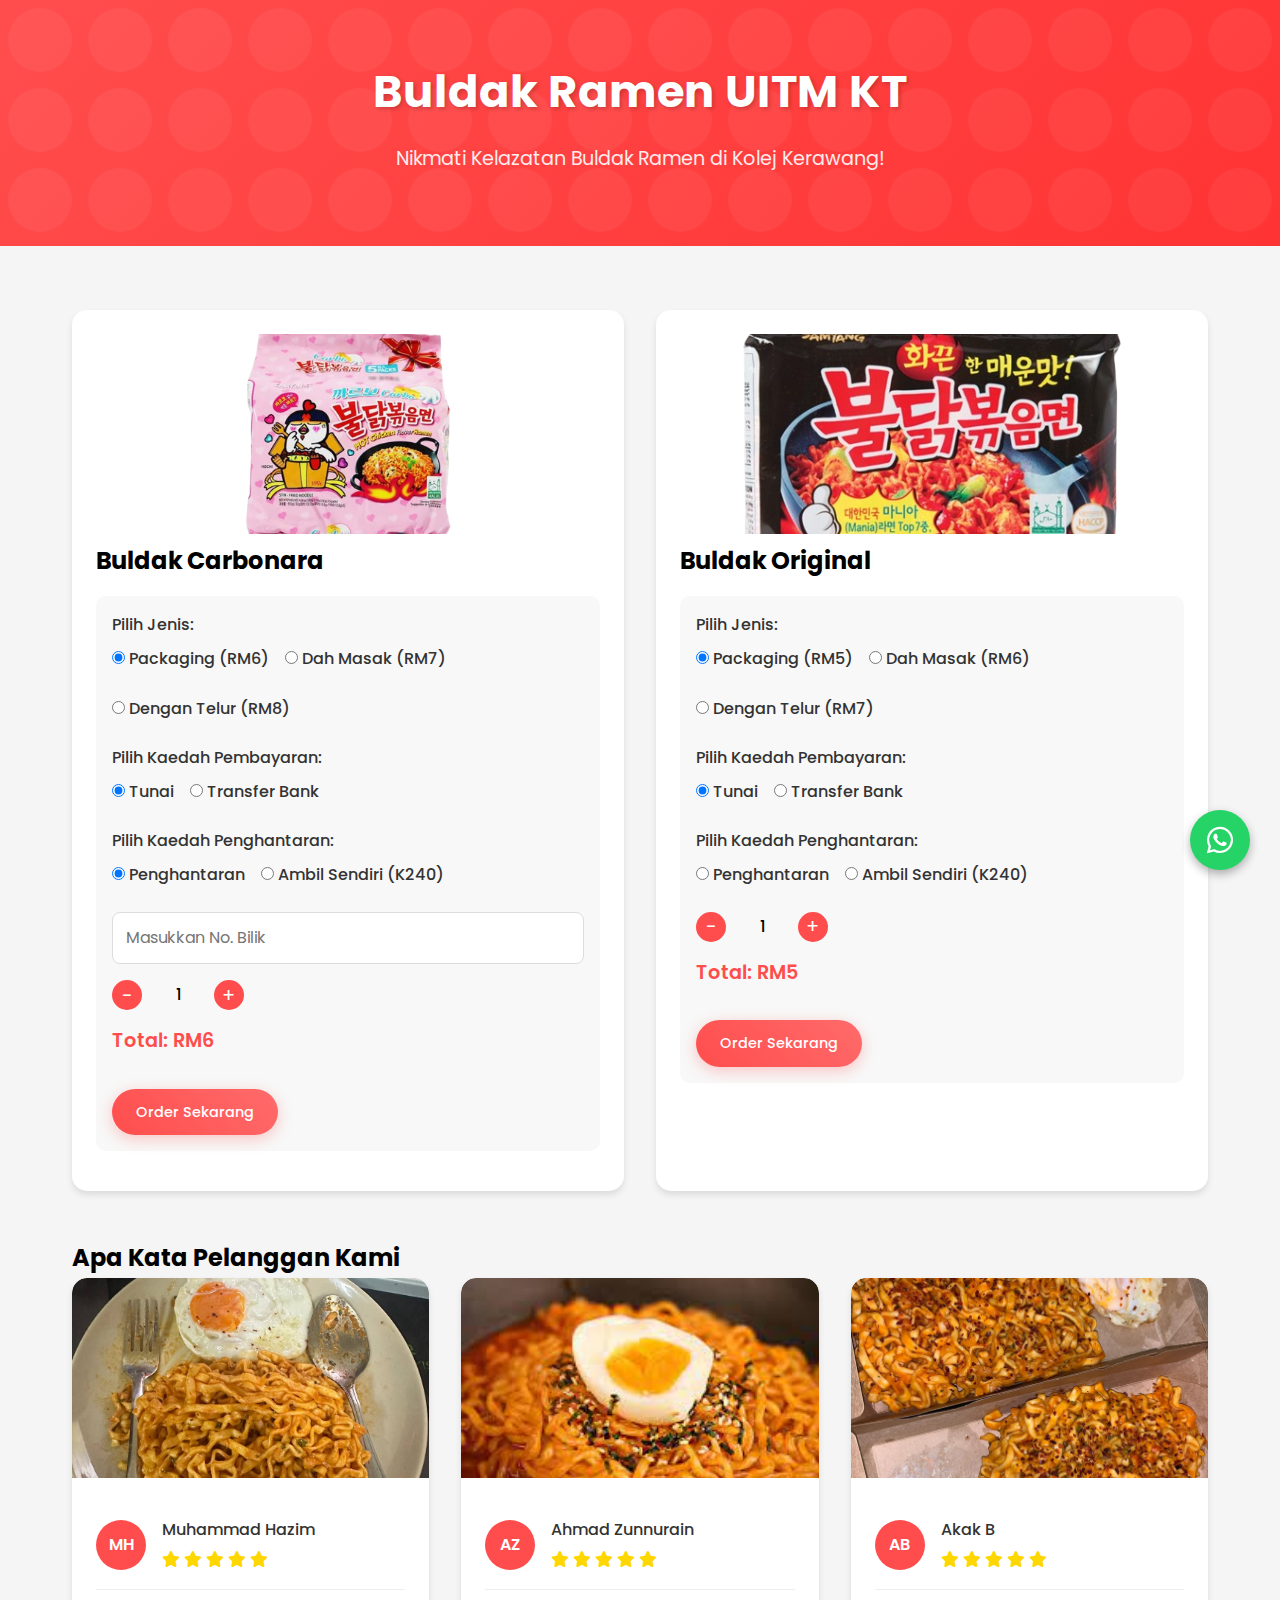
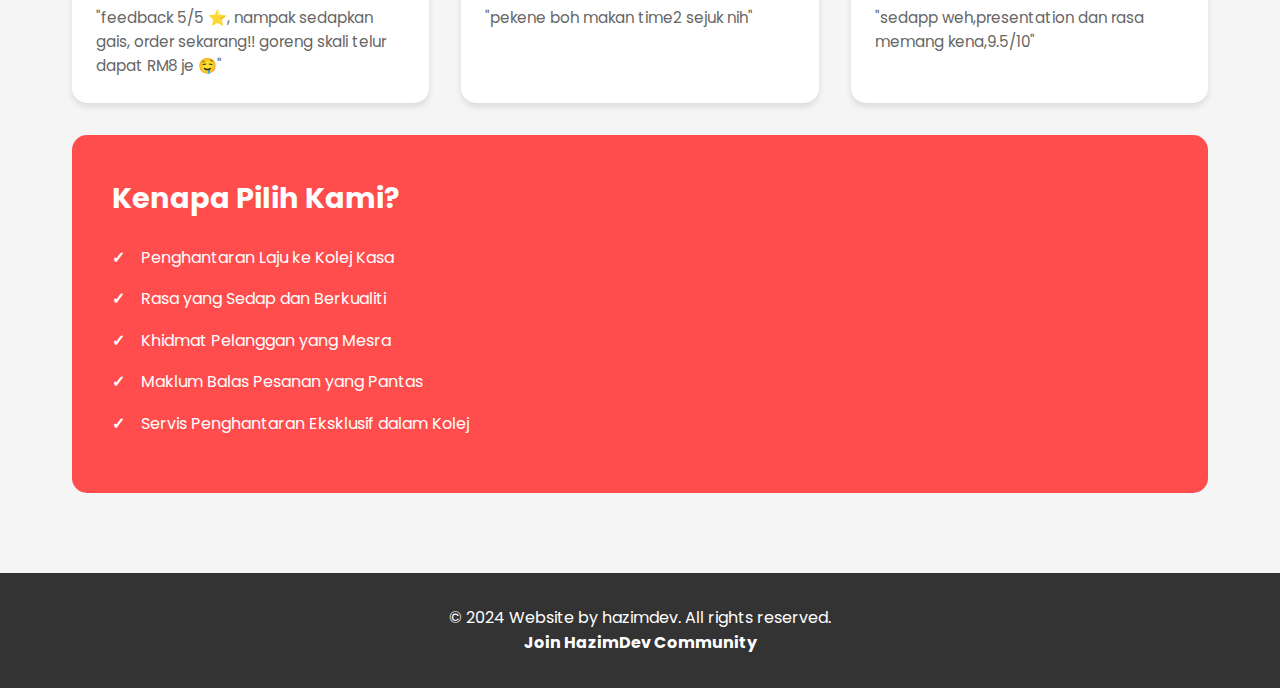
==== index.html @ 0b1aae36 "first commit" ====
<!DOCTYPE html>
<html lang="ms">
<head>
    <meta charset="UTF-8">
    <meta name="viewport" content="width=device-width, initial-scale=1.0">
    <title>Buldak Ramen UITM KT</title>
    <link href="https://cdnjs.cloudflare.com/ajax/libs/font-awesome/6.0.0/css/all.min.css" rel="stylesheet">
    <link href="https://fonts.googleapis.com/css2?family=Poppins:wght@300;400;500;600;700&display=swap" rel="stylesheet">
    <style>
        /* Animation Keyframes */
        @keyframes fadeIn {
            from { opacity: 0; transform: translateY(20px); }
            to { opacity: 1; transform: translateY(0); }
        }

        @keyframes float {
            0% { transform: translateY(0px); }
            50% { transform: translateY(-10px); }
            100% { transform: translateY(0px); }
        }

        @keyframes pulse {
            0% { transform: scale(1); }
            50% { transform: scale(1.1); }
            100% { transform: scale(1); }
        }

        @keyframes movePattern {
            0% { transform: translateX(0) translateY(0); }
            100% { transform: translateX(50px) translateY(50px); }
        }

        /* Base Styles */
        * {
            margin: 0;
            padding: 0;
            box-sizing: border-box;
            font-family: 'Poppins', sans-serif;
        }

        body {
            background-color: #f5f5f5;
            line-height: 1.6;
        }

        /* Header Styles */
        .header {
            background: linear-gradient(135deg, #ff4d4d 0%, #ff3333 100%);
            color: white;
            text-align: center;
            padding: 3.5rem 2rem;
            position: relative;
            overflow: hidden;
        }

        .header::before {
            content: '';
            position: absolute;
            top: 0;
            left: 0;
            right: 0;
            bottom: 0;
            background: url('data:image/svg+xml,<svg xmlns="http://www.w3.org/2000/svg" viewBox="0 0 100 100"><circle cx="50" cy="50" r="40" fill="rgba(255,255,255,0.1)"/></svg>') 0 0/80px 80px repeat;
            opacity: 0.5;
            animation: movePattern 20s linear infinite;
        }

        .header-content {
            position: relative;
            z-index: 1;
            max-width: 800px;
            margin: 0 auto;
        }

        .header h1 {
            font-size: 2.8rem;
            font-weight: 700;
            margin-bottom: 1rem;
            text-shadow: 2px 2px 4px rgba(0, 0, 0, 0.2);
        }

        .header p {
            font-size: 1.2rem;
            opacity: 0.9;
            margin-bottom: 1rem;
        }

        /* Container and Grid Styles */
        .container {
            max-width: 1200px;
            margin: 0 auto;
            padding: 2rem;
        }

        .product-grid {
            display: grid;
            grid-template-columns: repeat(auto-fit, minmax(300px, 1fr));
            gap: 2rem;
            margin-top: 2rem;
        }

        /* Product Card Styles */
        .product-card {
            background: white;
            border-radius: 15px;
            padding: 1.5rem;
            box-shadow: 0 4px 6px rgba(0, 0, 0, 0.1);
            animation: fadeIn 1s ease-out;
            transition: transform 0.3s ease;
        }

        .product-card:hover {
            transform: translateY(-5px);
        }

        .product-image {
            width: 100%;
            height: 200px;
            object-fit: cover;
            border-radius: 10px;
            animation: float 3s ease-in-out infinite;
        }

        /* Review Section Styles */
        .reviews-section {
            margin-top: 3rem;
        }

        .review-grid {
            display: grid;
            grid-template-columns: repeat(auto-fit, minmax(300px, 1fr));
            gap: 2rem;
        }

        .review-card {
            background: white;
            border-radius: 15px;
            padding: 1.5rem;
            box-shadow: 0 4px 6px rgba(0, 0, 0, 0.1);
            overflow: hidden;
        }

        .review-image {
            width: calc(100% + 3rem);
            height: 200px;
            object-fit: cover;
            margin: -1.5rem -1.5rem 1rem -1.5rem;
            border-radius: 15px 15px 0 0;
        }

        .reviewer-info {
            display: flex;
            align-items: center;
            gap: 1rem;
            padding: 1rem 0;
            border-bottom: 1px solid #eee;
        }

        .reviewer-avatar {
            width: 50px;
            height: 50px;
            border-radius: 50%;
            background-color: #ff4d4d;
            color: white;
            display: flex;
            align-items: center;
            justify-content: center;
            font-weight: 600;
            flex-shrink: 0;
        }

        .reviewer-name {
            font-weight: 500;
            color: #333;
        }

        .review-rating {
            color: #ffd700;
            margin-top: 0.25rem;
        }

        .review-text {
            margin-top: 1rem;
            color: #666;
            font-size: 0.95rem;
            line-height: 1.6;
            word-wrap: break-word;
        }

        /* Benefits Section */
        .benefits {
            background-color: #ff4d4d;
            color: white;
            padding: 2.5rem;
            border-radius: 15px;
            margin-top: 2rem;
        }

        .benefits h2 {
            font-size: 1.8rem;
            margin-bottom: 1.5rem;
        }

        .benefits ul {
            list-style: none;
        }

        .benefits li {
            margin: 1rem 0;
            display: flex;
            align-items: center;
        }

        .benefits li:before {
            content: "✓";
            margin-right: 1rem;
            font-weight: bold;
        }

        /* Floating WhatsApp Button */
        .floating-whatsapp {
            position: fixed;
            bottom: 30px;
            right: 30px;
            background-color: #25D366;
            color: white;
            width: 60px;
            height: 60px;
            border-radius: 50%;
            display: flex;
            align-items: center;
            justify-content: center;
            text-decoration: none;
            box-shadow: 0 4px 10px rgba(0, 0, 0, 0.3);
            animation: pulse 2s infinite;
            z-index: 1000;
        }

        .floating-whatsapp i {
            font-size: 30px;
        }

        /* Footer */
        footer {
            background-color: #333;
            color: white;
            text-align: center;
            padding: 2rem;
            margin-top: 3rem;
        }

        footer a {
            color: white;
            text-decoration: none;
            font-weight: bold;
        }

        /* Responsive Design */
        @media (max-width: 768px) {
            .header h1 {
                font-size: 2rem;
            }

            .container {
                padding: 1rem;
            }

            .product-grid, .review-grid {
                grid-template-columns: 1fr;
            }

            .review-image {
                height: 180px;
            }

            .floating-whatsapp {
                width: 50px;
                height: 50px;
                bottom: 20px;
                right: 20px;
            }

            .floating-whatsapp i {
                font-size: 25px;
            }
        }

        @media (max-width: 480px) {
            .header h1 {
                font-size: 1.8rem;
            }

            .review-card {
                padding: 1rem;
            }

            .review-image {
                margin: -1rem -1rem 1rem -1rem;
                width: calc(100% + 2rem);
            }

            .benefits {
                padding: 1.5rem;
            }

            .benefits h2 {
                font-size: 1.5rem;
            }
        }

        .cta-button {
            display: inline-block;
            background: linear-gradient(45deg, #ff4d4d, #ff6b6b);
            color: white;
            padding: 1rem 2rem;
            border-radius: 50px;
            text-decoration: none;
            font-weight: 500;
            font-size: 1rem;
            margin-top: 1.5rem;
            transition: all 0.3s ease;
            border: none;
            box-shadow: 0 4px 15px rgba(255, 77, 77, 0.3);
            position: relative;
            overflow: hidden;
        }

        .cta-button::before {
            content: '';
            position: absolute;
            top: 0;
            left: 0;
            width: 100%;
            height: 100%;
            background: linear-gradient(45deg, rgba(255, 255, 255, 0.1), rgba(255, 255, 255, 0.2));
            transform: translateX(-100%);
            transition: transform 0.6s ease;
        }

        .cta-button:hover {
            transform: translateY(-3px);
            box-shadow: 0 6px 20px rgba(255, 77, 77, 0.4);
            background: linear-gradient(45deg, #ff3333, #ff5252);
        }

        .cta-button:hover::before {
            transform: translateX(100%);
        }

        .cta-button:active {
            transform: translateY(-1px);
            box-shadow: 0 3px 10px rgba(255, 77, 77, 0.3);
        }

        @media (max-width: 768px) {
            .cta-button {
                padding: 0.9rem 1.8rem;
                font-size: 0.95rem;
                width: 100%;
                text-align: center;
            }
        }

        @media (max-width: 480px) {
            .cta-button {
                padding: 0.8rem 1.5rem;
                font-size: 0.9rem;
                margin-top: 1rem;
            }
        }

        .food-options {
            margin: 1rem 0;
            padding: 1rem;
            background: #f8f8f8;
            border-radius: 10px;
        }

        .option-group {
            margin-bottom: 1rem;
        }

        .option-group label {
            display: block;
            margin-bottom: 0.5rem;
            font-weight: 500;
            color: #333;
        }

        .radio-group {
            display: flex;
            gap: 1rem;
            flex-wrap: wrap;
        }

        .radio-option {
            display: flex;
            align-items: center;
            gap: 0.5rem;
        }

        .quantity-control {
            display: flex;
            align-items: center;
            gap: 1rem;
            margin: 1rem 0;
        }

        .quantity-btn {
            background: #ff4d4d;
            color: white;
            border: none;
            width: 30px;
            height: 30px;
            border-radius: 50%;
            display: flex;
            align-items: center;
            justify-content: center;
            cursor: pointer;
            font-size: 1.2rem;
            transition: background-color 0.3s ease;
        }

        .quantity-btn:hover {
            background: #ff3333;
        }

        .quantity-display {
            font-weight: 500;
            min-width: 40px;
            text-align: center;
        }

        .total-price {
            font-size: 1.2rem;
            font-weight: 600;
            color: #ff4d4d;
            margin: 1rem 0;
        }

        .cart-btn {
            display: inline-block;
            background: linear-gradient(45deg, #ff4d4d, #ff6b6b);
            color: white;
            padding: 0.8rem 1.5rem;
            border-radius: 50px;
            text-decoration: none;
            font-weight: 500;
            font-size: 0.9rem;
            margin-top: 1rem;
            transition: all 0.3s ease;
            border: none;
            box-shadow: 0 4px 15px rgba(255, 77, 77, 0.3);
            cursor: pointer;
        }

        .cart-btn:hover {
            transform: translateY(-2px);
            box-shadow: 0 6px 20px rgba(255, 77, 77, 0.4);
        }

        .cart-notification {
            position: fixed;
            top: 20px;
            right: 20px;
            background: white;
            padding: 1rem;
            border-radius: 10px;
            box-shadow: 0 4px 15px rgba(0, 0, 0, 0.1);
            z-index: 1000;
            display: none;
            animation: slideIn 0.3s ease;
        }

        @keyframes slideIn {
            from { transform: translateX(100%); opacity: 0; }
            to { transform: translateX(0); opacity: 1; }
        }

        .location-input {
        margin: 1rem 0;
    }

    .location-input input {
        width: 100%;
        padding: 0.8rem;
        border: 1px solid #ddd;
        border-radius: 8px;
        font-size: 1rem;
        outline: none;
        transition: border-color 0.3s ease;
    }

    .location-input input:focus {
        border-color: #ff4d4d;
        box-shadow: 0 0 0 2px rgba(255, 77, 77, 0.1);
    }
    </style>
</head><body>
    <header class="header">
        <div class="header-content">
            <h1>Buldak Ramen UITM KT</h1>
            <p>Nikmati Kelazatan Buldak Ramen di Kolej Kerawang!</p>
        </div>
    </header>

    <div class="container">
        <div class="product-grid">
            <div class="product-card">
                <img src="images/carbonara.png" alt="Buldak Carbonara" class="product-image">
                <h2>Buldak Carbonara</h2>
                <div class="food-options">
                    <div class="option-group">
                        <label>Pilih Jenis:</label>
                        <div class="radio-group">
                            <label class="radio-option">
                                <input type="radio" name="carbonara-type" value="packaging" data-price="6" checked>
                                Packaging (RM6)
                            </label>
                            <label class="radio-option">
                                <input type="radio" name="carbonara-type" value="masak" data-price="7">
                                Dah Masak (RM7)
                            </label>
                            <label class="radio-option">
                                <input type="radio" name="carbonara-type" value="telur" data-price="8">
                                Dengan Telur (RM8)
                            </label>
                        </div>
                    </div>

                    <div class="option-group">
                        <label>Pilih Kaedah Pembayaran:</label>
                        <div class="radio-group">
                            <label class="radio-option">
                                <input type="radio" name="carbonara-payment" value="cash" checked>
                                Tunai
                            </label>
                            <label class="radio-option">
                                <input type="radio" name="carbonara-payment" value="transfer">
                                Transfer Bank
                            </label>
                        </div>
                    </div>

                    <div class="option-group">
                        <label>Pilih Kaedah Penghantaran:</label>
                        <div class="radio-group">
                            <label class="radio-option">
                                <input type="radio" name="carbonara-delivery" value="delivery" checked onclick="checkDeliveryType('carbonara', 'delivery')">
                                Penghantaran
                            </label>
                            <label class="radio-option">
                                <input type="radio" name="carbonara-delivery" value="pickup" onclick="checkDeliveryType('carbonara', 'pickup')">
                                Ambil Sendiri (K240)
                            </label>
                        </div>
                    </div>

                    <div class="location-input" id="carbonara-location" style="display: none;">
                        <input type="text" placeholder="Masukkan No. Bilik" id="carbonara-room">
                    </div>

                    <div class="quantity-control">
                        <button class="quantity-btn minus" onclick="updateQuantity('carbonara', -1)">-</button>
                        <span class="quantity-display" id="carbonara-quantity">1</span>
                        <button class="quantity-btn plus" onclick="updateQuantity('carbonara', 1)">+</button>
                    </div>
                    <div class="total-price" id="carbonara-total">Total: RM6</div>
                    <button class="cart-btn" onclick="processOrder('carbonara')" >Order Sekarang</button>
                    <!-- <button class="cart-btn" onclick="processOrder('carbonara')" disabled>Ramen Habis</button> -->
                </div>
            </div>

            <div class="product-card">
                <img src="images/original.png" alt="Buldak Original" class="product-image">
                <h2>Buldak Original</h2>
                <div class="food-options">
                    <div class="option-group">
                        <label>Pilih Jenis:</label>
                        <div class="radio-group">
                            <label class="radio-option">
                                <input type="radio" name="original-type" value="packaging" data-price="5" checked>
                                Packaging (RM5)
                            </label>
                            <label class="radio-option">
                                <input type="radio" name="original-type" value="masak" data-price="6">
                                Dah Masak (RM6)
                            </label>
                            <label class="radio-option">
                                <input type="radio" name="original-type" value="telur" data-price="7">
                                Dengan Telur (RM7)
                            </label>
                        </div>
                    </div>

                    <div class="option-group">
                        <label>Pilih Kaedah Pembayaran:</label>
                        <div class="radio-group">
                            <label class="radio-option">
                                <input type="radio" name="original-payment" value="cash" checked>
                                Tunai
                            </label>
                            <label class="radio-option">
                                <input type="radio" name="original-payment" value="transfer">
                                Transfer Bank
                            </label>
                        </div>
                    </div>

                    <div class="option-group">
                        <label>Pilih Kaedah Penghantaran:</label>
                        <div class="radio-group">
                            <label class="radio-option">
                                <input type="radio" name="original-delivery" value="delivery" onclick="showLocationInput('original')" >
                                Penghantaran
                            </label>
                            <label class="radio-option">
                                <input type="radio" name="original-delivery" value="pickup" onclick="hideLocationInput('original')">
                                Ambil Sendiri (K240)
                            </label>
                        </div>
                    </div>

                    <div class="location-input" id="original-location" style="display: none;">
                        <input type="text" placeholder="Masukkan No. Bilik" id="original-room">
                    </div>

                    <div class="quantity-control">
                        <button class="quantity-btn minus" onclick="updateQuantity('original', -1)">-</button>
                        <span class="quantity-display" id="original-quantity">1</span>
                        <button class="quantity-btn plus" onclick="updateQuantity('original', 1)">+</button>
                    </div>
                    <div class="total-price" id="original-total">Total: RM5</div>
                    <button class="cart-btn" onclick="processOrder('original')">Order Sekarang</button>
                    <!-- <button class="cart-btn" onclick="processOrder('original')" disabled>Ramen Habis</button> -->
                </div>
            </div>
        </div>

        <div class="reviews-section">
            <h2>Apa Kata Pelanggan Kami</h2>
            <div class="review-grid">
                <div class="review-card">
                    <img src="images/carbonara-cook.jpg" alt="Buldak Carbonara Review" class="review-image">
                    <div class="reviewer-info">
                        <div class="reviewer-avatar">MH</div>
                        <div>
                            <div class="reviewer-name">Muhammad Hazim</div>
                            <div class="review-rating">
                                <i class="fas fa-star"></i>
                                <i class="fas fa-star"></i>
                                <i class="fas fa-star"></i>
                                <i class="fas fa-star"></i>
                                <i class="fas fa-star"></i>
                            </div>
                        </div>
                    </div>
                    <p class="review-text">"feedback 5/5 ⭐, nampak sedapkan gais, order sekarang!! goreng skali telur dapat RM8 je 🤤"</p>
                </div>

                <div class="review-card">
                    <img src="images/original-cook.jpeg" alt="Buldak Original Review" class="review-image">
                    <div class="reviewer-info">
                        <div class="reviewer-avatar">AZ</div>
                        <div>
                            <div class="reviewer-name">Ahmad Zunnurain</div>
                            <div class="review-rating">
                                <i class="fas fa-star"></i>
                                <i class="fas fa-star"></i>
                                <i class="fas fa-star"></i>
                                <i class="fas fa-star"></i>
                                <i class="fas fa-star"></i>
                            </div>
                        </div>
                    </div>
                    <p class="review-text">"pekene boh makan time2 sejuk nih"</p>
                </div>
                <div class="review-card">
                    <img src="images/b-review.jpg" alt="Buldak Original Review" class="review-image">
                    <div class="reviewer-info">
                        <div class="reviewer-avatar">AB</div>
                        <div>
                            <div class="reviewer-name">Akak B</div>
                            <div class="review-rating">
                                <i class="fas fa-star"></i>
                                <i class="fas fa-star"></i>
                                <i class="fas fa-star"></i>
                                <i class="fas fa-star"></i>
                                <i class="fas fa-star"></i>
                            </div>
                        </div>
                    </div>
                    <p class="review-text">"sedapp weh,presentation dan rasa memang kena,9.5/10"</p>
                </div>
            </div>
        </div>

        <div class="benefits">
            <h2>Kenapa Pilih Kami?</h2>
            <ul>
                <li>Penghantaran Laju ke Kolej Kasa</li>
                <li>Rasa yang Sedap dan Berkualiti</li>
                <li>Khidmat Pelanggan yang Mesra</li>
                <li>Maklum Balas Pesanan yang Pantas</li>
                <li>Servis Penghantaran Eksklusif dalam Kolej</li>
            </ul>
        </div>
    </div>

    <footer>
        <p>&copy; 2024 Website by hazimdev. All rights reserved.</p>
        <p><a href="https://t.me/+1bFt1Jr3GFs3ZGM1" target="_blank" >Join HazimDev Community</a></p>
    </footer>

    <a aria-disabled="false" href="https://wa.link/sqjot9" class="floating-whatsapp">
        <i class="fab fa-whatsapp"></i>
    </a>

    <script>
// Add event listeners for type changes
document.addEventListener('DOMContentLoaded', function() {
    // Add change event listeners for all type radio buttons
    const typeRadios = document.querySelectorAll('input[name$="-type"]');
    typeRadios.forEach(radio => {
        radio.addEventListener('change', function() {
            const product = this.name.split('-')[0];
            updateTotal(product);
        });
    });

    // Add change event listeners for all delivery type radio buttons
    const deliveryTypes = document.querySelectorAll('input[name$="-delivery"]');
    deliveryTypes.forEach(radio => {
        radio.addEventListener('change', function() {
            const product = this.name.split('-')[0];
            checkDeliveryType(product, this.value);
        });

        // Set initial state
        if (radio.checked) {
            const product = radio.name.split('-')[0];
            checkDeliveryType(product, radio.value);
        }
    });
});

function checkDeliveryType(product, type) {
    const locationInput = document.getElementById(`${product}-location`);
    if (type === 'pickup') {
        locationInput.style.display = 'none';
        document.getElementById(`${product}-room`).value = '';
    } else {
        locationInput.style.display = 'block';
    }
}

function showLocationInput(product) {
    const locationInput = document.getElementById(`${product}-location`);
    locationInput.style.display = 'block';
}

function hideLocationInput(product) {
    const locationInput = document.getElementById(`${product}-location`);
    locationInput.style.display = 'none';
    document.getElementById(`${product}-room`).value = '';
}

function updateQuantity(product, change) {
    const quantityElement = document.getElementById(`${product}-quantity`);
    let quantity = parseInt(quantityElement.textContent);
    quantity = Math.max(1, quantity + change);
    quantityElement.textContent = quantity;
    updateTotal(product);
}

function updateTotal(product) {
    const quantity = parseInt(document.getElementById(`${product}-quantity`).textContent);
    const selectedType = document.querySelector(`input[name="${product}-type"]:checked`);
    const price = parseFloat(selectedType.dataset.price);
    const total = (price * quantity).toFixed(2);
    document.getElementById(`${product}-total`).textContent = `Total: RM${total}`;
}

function processOrder(product) {
    const quantity = document.getElementById(`${product}-quantity`).textContent;
    const type = document.querySelector(`input[name="${product}-type"]:checked`).value;
    const payment = document.querySelector(`input[name="${product}-payment"]:checked`).value;
    const delivery = document.querySelector(`input[name="${product}-delivery"]:checked`).value;
    const total = document.getElementById(`${product}-total`).textContent;
    const roomNumber = document.getElementById(`${product}-room`).value;
    let locationInfo = '';

    if (delivery === 'delivery' && !roomNumber) {
        alert('Sila masukkan nombor bilik!');
        return;
    }
    if (delivery === 'delivery') {
        const roomNumber = document.getElementById(`${product}-room`).value;
        if (!roomNumber) {
            alert('Sila masukkan nombor bilik!');
            return;
        }
        // locationInfo = `\nNo. Bilik: ${roomNumber}`;
    }

    const numPhone = "601169591087";
    const message = encodeURIComponent(`Saya nak order:
${product.charAt(0).toUpperCase() + product.slice(1)}
Jenis: ${type}
Kuantiti: ${quantity}
${total}
Kaedah Pembayaran: ${payment === 'cash' ? 'Tunai' : 'Transfer Bank'}
Kaedah Penghantaran: ${delivery === 'delivery' ? 'Penghantaran' : 'Ambil Sendiri'}${locationInfo}
No. Bilik: ${roomNumber || 'K240'}`
);
    
    window.open(`https://wa.me/${numPhone}?text=${message}`, '_blank');
}
    </script>
</body>
</html>
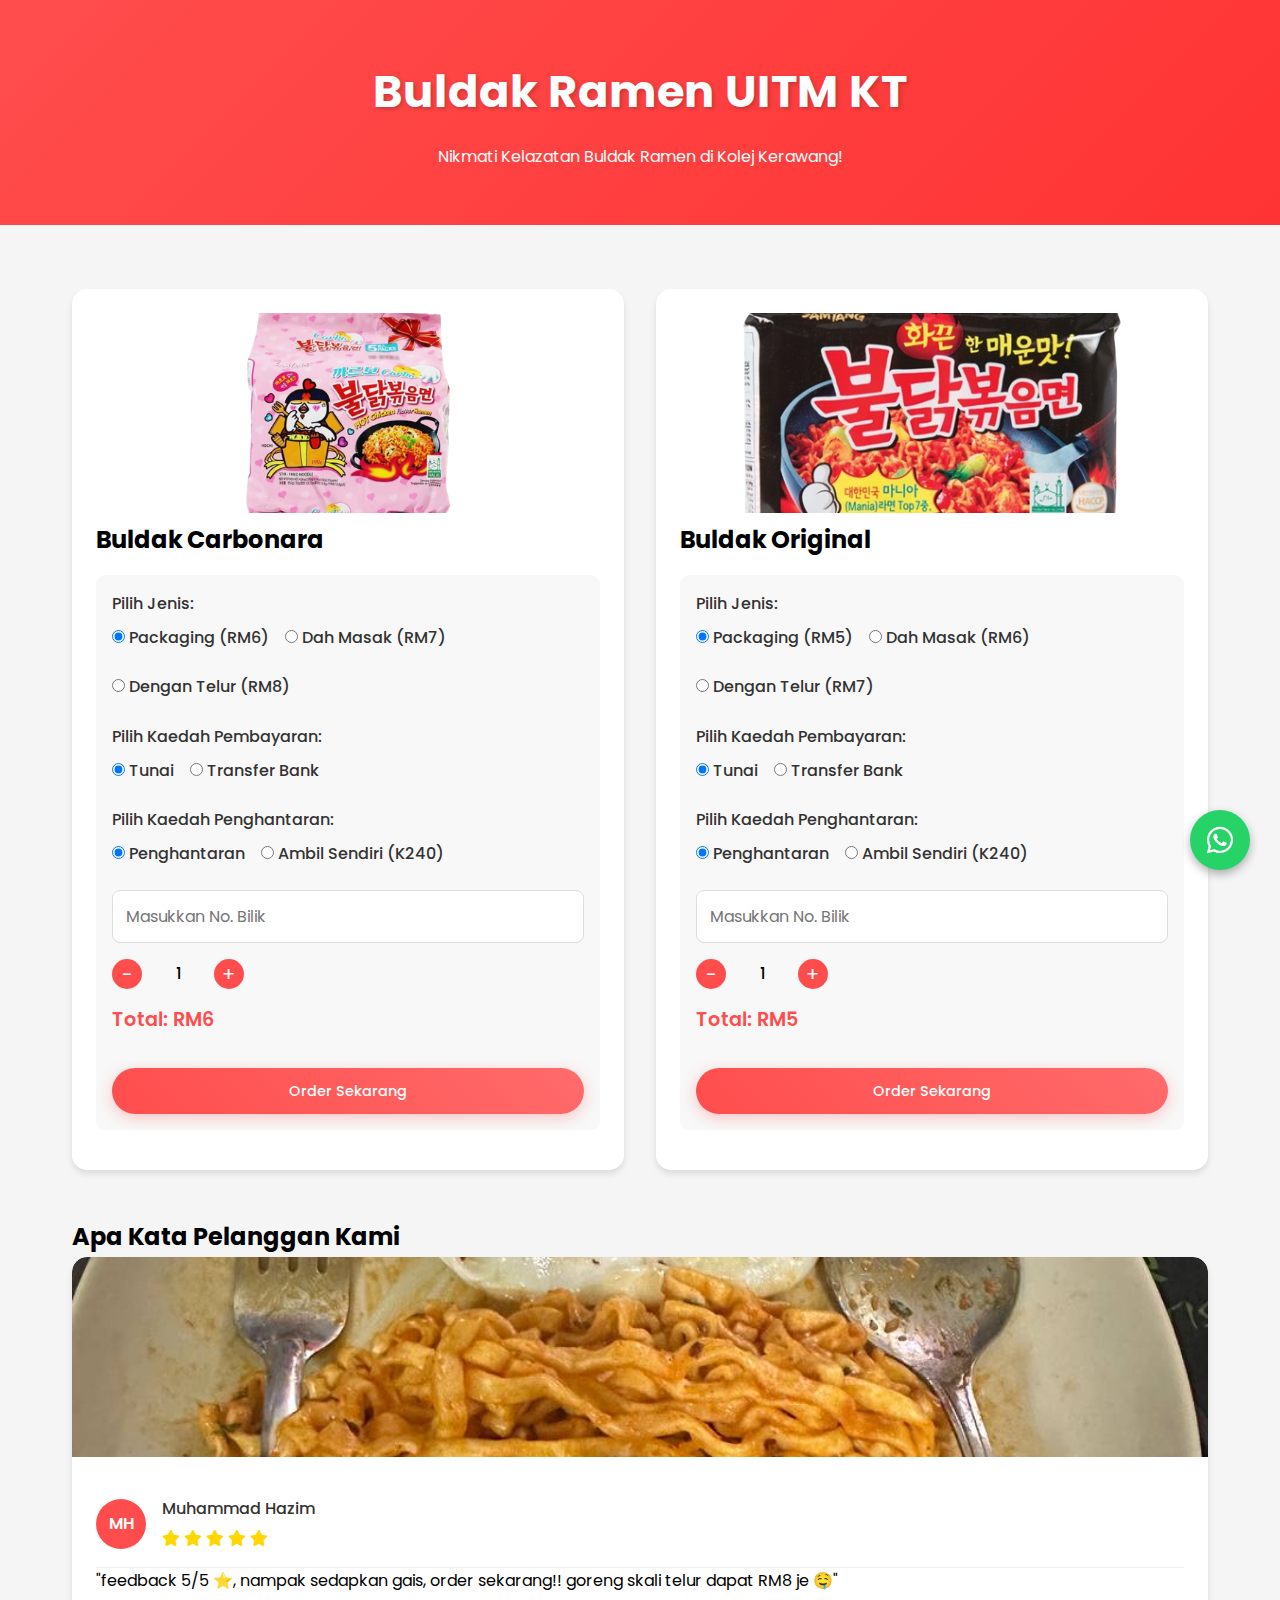
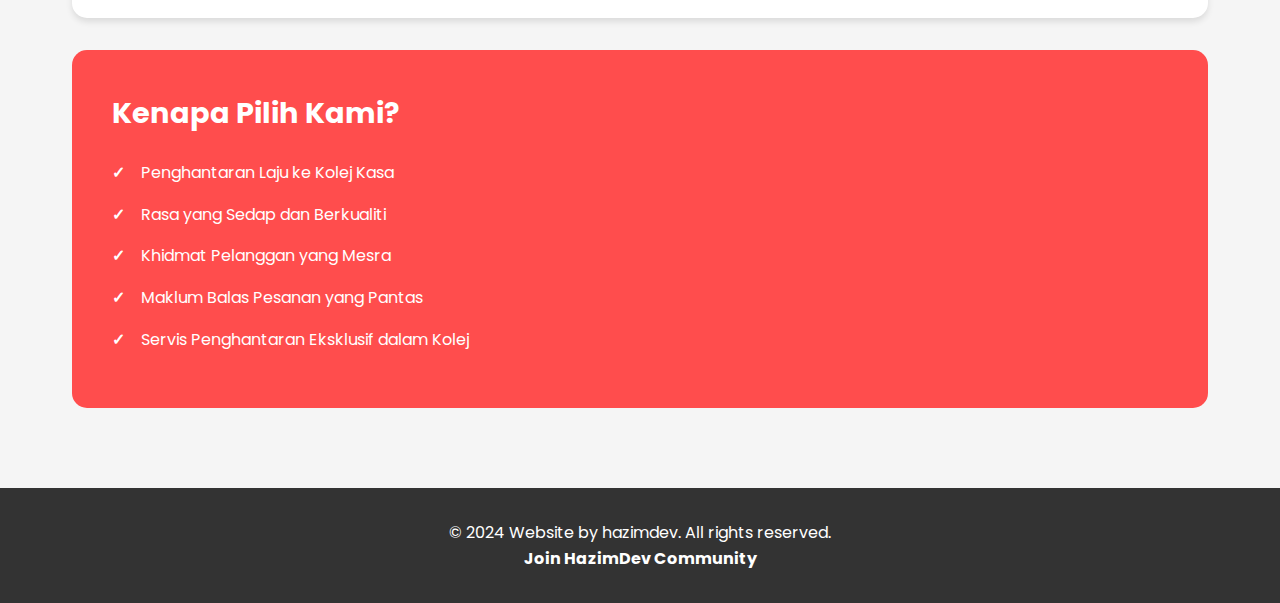
==== commit a30ed25e: "first commit" ====
--- a/index.html
+++ b/index.html
@@ -6,497 +6,9 @@
     <title>Buldak Ramen UITM KT</title>
     <link href="https://cdnjs.cloudflare.com/ajax/libs/font-awesome/6.0.0/css/all.min.css" rel="stylesheet">
     <link href="https://fonts.googleapis.com/css2?family=Poppins:wght@300;400;500;600;700&display=swap" rel="stylesheet">
-    <style>
-        /* Animation Keyframes */
-        @keyframes fadeIn {
-            from { opacity: 0; transform: translateY(20px); }
-            to { opacity: 1; transform: translateY(0); }
-        }
-
-        @keyframes float {
-            0% { transform: translateY(0px); }
-            50% { transform: translateY(-10px); }
-            100% { transform: translateY(0px); }
-        }
-
-        @keyframes pulse {
-            0% { transform: scale(1); }
-            50% { transform: scale(1.1); }
-            100% { transform: scale(1); }
-        }
-
-        @keyframes movePattern {
-            0% { transform: translateX(0) translateY(0); }
-            100% { transform: translateX(50px) translateY(50px); }
-        }
-
-        /* Base Styles */
-        * {
-            margin: 0;
-            padding: 0;
-            box-sizing: border-box;
-            font-family: 'Poppins', sans-serif;
-        }
-
-        body {
-            background-color: #f5f5f5;
-            line-height: 1.6;
-        }
-
-        /* Header Styles */
-        .header {
-            background: linear-gradient(135deg, #ff4d4d 0%, #ff3333 100%);
-            color: white;
-            text-align: center;
-            padding: 3.5rem 2rem;
-            position: relative;
-            overflow: hidden;
-        }
-
-        .header::before {
-            content: '';
-            position: absolute;
-            top: 0;
-            left: 0;
-            right: 0;
-            bottom: 0;
-            background: url('data:image/svg+xml,<svg xmlns="http://www.w3.org/2000/svg" viewBox="0 0 100 100"><circle cx="50" cy="50" r="40" fill="rgba(255,255,255,0.1)"/></svg>') 0 0/80px 80px repeat;
-            opacity: 0.5;
-            animation: movePattern 20s linear infinite;
-        }
-
-        .header-content {
-            position: relative;
-            z-index: 1;
-            max-width: 800px;
-            margin: 0 auto;
-        }
-
-        .header h1 {
-            font-size: 2.8rem;
-            font-weight: 700;
-            margin-bottom: 1rem;
-            text-shadow: 2px 2px 4px rgba(0, 0, 0, 0.2);
-        }
-
-        .header p {
-            font-size: 1.2rem;
-            opacity: 0.9;
-            margin-bottom: 1rem;
-        }
-
-        /* Container and Grid Styles */
-        .container {
-            max-width: 1200px;
-            margin: 0 auto;
-            padding: 2rem;
-        }
-
-        .product-grid {
-            display: grid;
-            grid-template-columns: repeat(auto-fit, minmax(300px, 1fr));
-            gap: 2rem;
-            margin-top: 2rem;
-        }
-
-        /* Product Card Styles */
-        .product-card {
-            background: white;
-            border-radius: 15px;
-            padding: 1.5rem;
-            box-shadow: 0 4px 6px rgba(0, 0, 0, 0.1);
-            animation: fadeIn 1s ease-out;
-            transition: transform 0.3s ease;
-        }
-
-        .product-card:hover {
-            transform: translateY(-5px);
-        }
-
-        .product-image {
-            width: 100%;
-            height: 200px;
-            object-fit: cover;
-            border-radius: 10px;
-            animation: float 3s ease-in-out infinite;
-        }
-
-        /* Review Section Styles */
-        .reviews-section {
-            margin-top: 3rem;
-        }
-
-        .review-grid {
-            display: grid;
-            grid-template-columns: repeat(auto-fit, minmax(300px, 1fr));
-            gap: 2rem;
-        }
-
-        .review-card {
-            background: white;
-            border-radius: 15px;
-            padding: 1.5rem;
-            box-shadow: 0 4px 6px rgba(0, 0, 0, 0.1);
-            overflow: hidden;
-        }
-
-        .review-image {
-            width: calc(100% + 3rem);
-            height: 200px;
-            object-fit: cover;
-            margin: -1.5rem -1.5rem 1rem -1.5rem;
-            border-radius: 15px 15px 0 0;
-        }
-
-        .reviewer-info {
-            display: flex;
-            align-items: center;
-            gap: 1rem;
-            padding: 1rem 0;
-            border-bottom: 1px solid #eee;
-        }
-
-        .reviewer-avatar {
-            width: 50px;
-            height: 50px;
-            border-radius: 50%;
-            background-color: #ff4d4d;
-            color: white;
-            display: flex;
-            align-items: center;
-            justify-content: center;
-            font-weight: 600;
-            flex-shrink: 0;
-        }
-
-        .reviewer-name {
-            font-weight: 500;
-            color: #333;
-        }
-
-        .review-rating {
-            color: #ffd700;
-            margin-top: 0.25rem;
-        }
-
-        .review-text {
-            margin-top: 1rem;
-            color: #666;
-            font-size: 0.95rem;
-            line-height: 1.6;
-            word-wrap: break-word;
-        }
-
-        /* Benefits Section */
-        .benefits {
-            background-color: #ff4d4d;
-            color: white;
-            padding: 2.5rem;
-            border-radius: 15px;
-            margin-top: 2rem;
-        }
-
-        .benefits h2 {
-            font-size: 1.8rem;
-            margin-bottom: 1.5rem;
-        }
-
-        .benefits ul {
-            list-style: none;
-        }
-
-        .benefits li {
-            margin: 1rem 0;
-            display: flex;
-            align-items: center;
-        }
-
-        .benefits li:before {
-            content: "✓";
-            margin-right: 1rem;
-            font-weight: bold;
-        }
-
-        /* Floating WhatsApp Button */
-        .floating-whatsapp {
-            position: fixed;
-            bottom: 30px;
-            right: 30px;
-            background-color: #25D366;
-            color: white;
-            width: 60px;
-            height: 60px;
-            border-radius: 50%;
-            display: flex;
-            align-items: center;
-            justify-content: center;
-            text-decoration: none;
-            box-shadow: 0 4px 10px rgba(0, 0, 0, 0.3);
-            animation: pulse 2s infinite;
-            z-index: 1000;
-        }
-
-        .floating-whatsapp i {
-            font-size: 30px;
-        }
-
-        /* Footer */
-        footer {
-            background-color: #333;
-            color: white;
-            text-align: center;
-            padding: 2rem;
-            margin-top: 3rem;
-        }
-
-        footer a {
-            color: white;
-            text-decoration: none;
-            font-weight: bold;
-        }
-
-        /* Responsive Design */
-        @media (max-width: 768px) {
-            .header h1 {
-                font-size: 2rem;
-            }
-
-            .container {
-                padding: 1rem;
-            }
-
-            .product-grid, .review-grid {
-                grid-template-columns: 1fr;
-            }
-
-            .review-image {
-                height: 180px;
-            }
-
-            .floating-whatsapp {
-                width: 50px;
-                height: 50px;
-                bottom: 20px;
-                right: 20px;
-            }
-
-            .floating-whatsapp i {
-                font-size: 25px;
-            }
-        }
-
-        @media (max-width: 480px) {
-            .header h1 {
-                font-size: 1.8rem;
-            }
-
-            .review-card {
-                padding: 1rem;
-            }
-
-            .review-image {
-                margin: -1rem -1rem 1rem -1rem;
-                width: calc(100% + 2rem);
-            }
-
-            .benefits {
-                padding: 1.5rem;
-            }
-
-            .benefits h2 {
-                font-size: 1.5rem;
-            }
-        }
-
-        .cta-button {
-            display: inline-block;
-            background: linear-gradient(45deg, #ff4d4d, #ff6b6b);
-            color: white;
-            padding: 1rem 2rem;
-            border-radius: 50px;
-            text-decoration: none;
-            font-weight: 500;
-            font-size: 1rem;
-            margin-top: 1.5rem;
-            transition: all 0.3s ease;
-            border: none;
-            box-shadow: 0 4px 15px rgba(255, 77, 77, 0.3);
-            position: relative;
-            overflow: hidden;
-        }
-
-        .cta-button::before {
-            content: '';
-            position: absolute;
-            top: 0;
-            left: 0;
-            width: 100%;
-            height: 100%;
-            background: linear-gradient(45deg, rgba(255, 255, 255, 0.1), rgba(255, 255, 255, 0.2));
-            transform: translateX(-100%);
-            transition: transform 0.6s ease;
-        }
-
-        .cta-button:hover {
-            transform: translateY(-3px);
-            box-shadow: 0 6px 20px rgba(255, 77, 77, 0.4);
-            background: linear-gradient(45deg, #ff3333, #ff5252);
-        }
-
-        .cta-button:hover::before {
-            transform: translateX(100%);
-        }
-
-        .cta-button:active {
-            transform: translateY(-1px);
-            box-shadow: 0 3px 10px rgba(255, 77, 77, 0.3);
-        }
-
-        @media (max-width: 768px) {
-            .cta-button {
-                padding: 0.9rem 1.8rem;
-                font-size: 0.95rem;
-                width: 100%;
-                text-align: center;
-            }
-        }
-
-        @media (max-width: 480px) {
-            .cta-button {
-                padding: 0.8rem 1.5rem;
-                font-size: 0.9rem;
-                margin-top: 1rem;
-            }
-        }
-
-        .food-options {
-            margin: 1rem 0;
-            padding: 1rem;
-            background: #f8f8f8;
-            border-radius: 10px;
-        }
-
-        .option-group {
-            margin-bottom: 1rem;
-        }
-
-        .option-group label {
-            display: block;
-            margin-bottom: 0.5rem;
-            font-weight: 500;
-            color: #333;
-        }
-
-        .radio-group {
-            display: flex;
-            gap: 1rem;
-            flex-wrap: wrap;
-        }
-
-        .radio-option {
-            display: flex;
-            align-items: center;
-            gap: 0.5rem;
-        }
-
-        .quantity-control {
-            display: flex;
-            align-items: center;
-            gap: 1rem;
-            margin: 1rem 0;
-        }
-
-        .quantity-btn {
-            background: #ff4d4d;
-            color: white;
-            border: none;
-            width: 30px;
-            height: 30px;
-            border-radius: 50%;
-            display: flex;
-            align-items: center;
-            justify-content: center;
-            cursor: pointer;
-            font-size: 1.2rem;
-            transition: background-color 0.3s ease;
-        }
-
-        .quantity-btn:hover {
-            background: #ff3333;
-        }
-
-        .quantity-display {
-            font-weight: 500;
-            min-width: 40px;
-            text-align: center;
-        }
-
-        .total-price {
-            font-size: 1.2rem;
-            font-weight: 600;
-            color: #ff4d4d;
-            margin: 1rem 0;
-        }
-
-        .cart-btn {
-            display: inline-block;
-            background: linear-gradient(45deg, #ff4d4d, #ff6b6b);
-            color: white;
-            padding: 0.8rem 1.5rem;
-            border-radius: 50px;
-            text-decoration: none;
-            font-weight: 500;
-            font-size: 0.9rem;
-            margin-top: 1rem;
-            transition: all 0.3s ease;
-            border: none;
-            box-shadow: 0 4px 15px rgba(255, 77, 77, 0.3);
-            cursor: pointer;
-        }
-
-        .cart-btn:hover {
-            transform: translateY(-2px);
-            box-shadow: 0 6px 20px rgba(255, 77, 77, 0.4);
-        }
-
-        .cart-notification {
-            position: fixed;
-            top: 20px;
-            right: 20px;
-            background: white;
-            padding: 1rem;
-            border-radius: 10px;
-            box-shadow: 0 4px 15px rgba(0, 0, 0, 0.1);
-            z-index: 1000;
-            display: none;
-            animation: slideIn 0.3s ease;
-        }
-
-        @keyframes slideIn {
-            from { transform: translateX(100%); opacity: 0; }
-            to { transform: translateX(0); opacity: 1; }
-        }
-
-        .location-input {
-        margin: 1rem 0;
-    }
-
-    .location-input input {
-        width: 100%;
-        padding: 0.8rem;
-        border: 1px solid #ddd;
-        border-radius: 8px;
-        font-size: 1rem;
-        outline: none;
-        transition: border-color 0.3s ease;
-    }
-
-    .location-input input:focus {
-        border-color: #ff4d4d;
-        box-shadow: 0 0 0 2px rgba(255, 77, 77, 0.1);
-    }
-    </style>
-</head><body>
+    <link rel="stylesheet" href="css/style.css">
+</head>
+<body>
     <header class="header">
         <div class="header-content">
             <h1>Buldak Ramen UITM KT</h1>
@@ -506,6 +18,7 @@
 
     <div class="container">
         <div class="product-grid">
+            <!-- Carbonara Product Card -->
             <div class="product-card">
                 <img src="images/carbonara.png" alt="Buldak Carbonara" class="product-image">
                 <h2>Buldak Carbonara</h2>
@@ -546,31 +59,31 @@
                         <label>Pilih Kaedah Penghantaran:</label>
                         <div class="radio-group">
                             <label class="radio-option">
-                                <input type="radio" name="carbonara-delivery" value="delivery" checked onclick="checkDeliveryType('carbonara', 'delivery')">
+                                <input type="radio" name="carbonara-delivery" value="delivery" checked>
                                 Penghantaran
                             </label>
                             <label class="radio-option">
-                                <input type="radio" name="carbonara-delivery" value="pickup" onclick="checkDeliveryType('carbonara', 'pickup')">
+                                <input type="radio" name="carbonara-delivery" value="pickup">
                                 Ambil Sendiri (K240)
                             </label>
                         </div>
                     </div>
 
-                    <div class="location-input" id="carbonara-location" style="display: none;">
+                    <div class="location-input" id="carbonara-location">
                         <input type="text" placeholder="Masukkan No. Bilik" id="carbonara-room">
                     </div>
 
                     <div class="quantity-control">
-                        <button class="quantity-btn minus" onclick="updateQuantity('carbonara', -1)">-</button>
+                        <button class="quantity-btn minus" onclick="orderManager.updateQuantity('carbonara', -1)">-</button>
                         <span class="quantity-display" id="carbonara-quantity">1</span>
-                        <button class="quantity-btn plus" onclick="updateQuantity('carbonara', 1)">+</button>
+                        <button class="quantity-btn plus" onclick="orderManager.updateQuantity('carbonara', 1)">+</button>
                     </div>
                     <div class="total-price" id="carbonara-total">Total: RM6</div>
-                    <button class="cart-btn" onclick="processOrder('carbonara')" >Order Sekarang</button>
-                    <!-- <button class="cart-btn" onclick="processOrder('carbonara')" disabled>Ramen Habis</button> -->
+                    <button class="cart-btn" onclick="orderManager.processOrder('carbonara')">Order Sekarang</button>
                 </div>
             </div>
 
+            <!-- Original Product Card -->
             <div class="product-card">
                 <img src="images/original.png" alt="Buldak Original" class="product-image">
                 <h2>Buldak Original</h2>
@@ -611,28 +124,27 @@
                         <label>Pilih Kaedah Penghantaran:</label>
                         <div class="radio-group">
                             <label class="radio-option">
-                                <input type="radio" name="original-delivery" value="delivery" onclick="showLocationInput('original')" >
+                                <input type="radio" name="original-delivery" value="delivery" checked>
                                 Penghantaran
                             </label>
                             <label class="radio-option">
-                                <input type="radio" name="original-delivery" value="pickup" onclick="hideLocationInput('original')">
+                                <input type="radio" name="original-delivery" value="pickup">
                                 Ambil Sendiri (K240)
                             </label>
                         </div>
                     </div>
 
-                    <div class="location-input" id="original-location" style="display: none;">
+                    <div class="location-input" id="original-location">
                         <input type="text" placeholder="Masukkan No. Bilik" id="original-room">
                     </div>
 
                     <div class="quantity-control">
-                        <button class="quantity-btn minus" onclick="updateQuantity('original', -1)">-</button>
+                        <button class="quantity-btn minus" onclick="orderManager.updateQuantity('original', -1)">-</button>
                         <span class="quantity-display" id="original-quantity">1</span>
-                        <button class="quantity-btn plus" onclick="updateQuantity('original', 1)">+</button>
+                        <button class="quantity-btn plus" onclick="orderManager.updateQuantity('original', 1)">+</button>
                     </div>
                     <div class="total-price" id="original-total">Total: RM5</div>
-                    <button class="cart-btn" onclick="processOrder('original')">Order Sekarang</button>
-                    <!-- <button class="cart-btn" onclick="processOrder('original')" disabled>Ramen Habis</button> -->
+                    <button class="cart-btn" onclick="orderManager.processOrder('original')">Order Sekarang</button>
                 </div>
             </div>
         </div>
@@ -657,41 +169,6 @@
                     </div>
                     <p class="review-text">"feedback 5/5 ⭐, nampak sedapkan gais, order sekarang!! goreng skali telur dapat RM8 je 🤤"</p>
                 </div>
-
-                <div class="review-card">
-                    <img src="images/original-cook.jpeg" alt="Buldak Original Review" class="review-image">
-                    <div class="reviewer-info">
-                        <div class="reviewer-avatar">AZ</div>
-                        <div>
-                            <div class="reviewer-name">Ahmad Zunnurain</div>
-                            <div class="review-rating">
-                                <i class="fas fa-star"></i>
-                                <i class="fas fa-star"></i>
-                                <i class="fas fa-star"></i>
-                                <i class="fas fa-star"></i>
-                                <i class="fas fa-star"></i>
-                            </div>
-                        </div>
-                    </div>
-                    <p class="review-text">"pekene boh makan time2 sejuk nih"</p>
-                </div>
-                <div class="review-card">
-                    <img src="images/b-review.jpg" alt="Buldak Original Review" class="review-image">
-                    <div class="reviewer-info">
-                        <div class="reviewer-avatar">AB</div>
-                        <div>
-                            <div class="reviewer-name">Akak B</div>
-                            <div class="review-rating">
-                                <i class="fas fa-star"></i>
-                                <i class="fas fa-star"></i>
-                                <i class="fas fa-star"></i>
-                                <i class="fas fa-star"></i>
-                                <i class="fas fa-star"></i>
-                            </div>
-                        </div>
-                    </div>
-                    <p class="review-text">"sedapp weh,presentation dan rasa memang kena,9.5/10"</p>
-                </div>
             </div>
         </div>
 
@@ -709,113 +186,13 @@
 
     <footer>
         <p>&copy; 2024 Website by hazimdev. All rights reserved.</p>
-        <p><a href="https://t.me/+1bFt1Jr3GFs3ZGM1" target="_blank" >Join HazimDev Community</a></p>
+        <p><a href="https://t.me/+1bFt1Jr3GFs3ZGM1" target="_blank">Join HazimDev Community</a></p>
     </footer>
 
-    <a aria-disabled="false" href="https://wa.link/sqjot9" class="floating-whatsapp">
+    <a href="https://wa.link/sqjot9" class="floating-whatsapp">
         <i class="fab fa-whatsapp"></i>
     </a>
 
-    <script>
-// Add event listeners for type changes
-document.addEventListener('DOMContentLoaded', function() {
-    // Add change event listeners for all type radio buttons
-    const typeRadios = document.querySelectorAll('input[name$="-type"]');
-    typeRadios.forEach(radio => {
-        radio.addEventListener('change', function() {
-            const product = this.name.split('-')[0];
-            updateTotal(product);
-        });
-    });
-
-    // Add change event listeners for all delivery type radio buttons
-    const deliveryTypes = document.querySelectorAll('input[name$="-delivery"]');
-    deliveryTypes.forEach(radio => {
-        radio.addEventListener('change', function() {
-            const product = this.name.split('-')[0];
-            checkDeliveryType(product, this.value);
-        });
-
-        // Set initial state
-        if (radio.checked) {
-            const product = radio.name.split('-')[0];
-            checkDeliveryType(product, radio.value);
-        }
-    });
-});
-
-function checkDeliveryType(product, type) {
-    const locationInput = document.getElementById(`${product}-location`);
-    if (type === 'pickup') {
-        locationInput.style.display = 'none';
-        document.getElementById(`${product}-room`).value = '';
-    } else {
-        locationInput.style.display = 'block';
-    }
-}
-
-function showLocationInput(product) {
-    const locationInput = document.getElementById(`${product}-location`);
-    locationInput.style.display = 'block';
-}
-
-function hideLocationInput(product) {
-    const locationInput = document.getElementById(`${product}-location`);
-    locationInput.style.display = 'none';
-    document.getElementById(`${product}-room`).value = '';
-}
-
-function updateQuantity(product, change) {
-    const quantityElement = document.getElementById(`${product}-quantity`);
-    let quantity = parseInt(quantityElement.textContent);
-    quantity = Math.max(1, quantity + change);
-    quantityElement.textContent = quantity;
-    updateTotal(product);
-}
-
-function updateTotal(product) {
-    const quantity = parseInt(document.getElementById(`${product}-quantity`).textContent);
-    const selectedType = document.querySelector(`input[name="${product}-type"]:checked`);
-    const price = parseFloat(selectedType.dataset.price);
-    const total = (price * quantity).toFixed(2);
-    document.getElementById(`${product}-total`).textContent = `Total: RM${total}`;
-}
-
-function processOrder(product) {
-    const quantity = document.getElementById(`${product}-quantity`).textContent;
-    const type = document.querySelector(`input[name="${product}-type"]:checked`).value;
-    const payment = document.querySelector(`input[name="${product}-payment"]:checked`).value;
-    const delivery = document.querySelector(`input[name="${product}-delivery"]:checked`).value;
-    const total = document.getElementById(`${product}-total`).textContent;
-    const roomNumber = document.getElementById(`${product}-room`).value;
-    let locationInfo = '';
-
-    if (delivery === 'delivery' && !roomNumber) {
-        alert('Sila masukkan nombor bilik!');
-        return;
-    }
-    if (delivery === 'delivery') {
-        const roomNumber = document.getElementById(`${product}-room`).value;
-        if (!roomNumber) {
-            alert('Sila masukkan nombor bilik!');
-            return;
-        }
-        // locationInfo = `\nNo. Bilik: ${roomNumber}`;
-    }
-
-    const numPhone = "601169591087";
-    const message = encodeURIComponent(`Saya nak order:
-${product.charAt(0).toUpperCase() + product.slice(1)}
-Jenis: ${type}
-Kuantiti: ${quantity}
-${total}
-Kaedah Pembayaran: ${payment === 'cash' ? 'Tunai' : 'Transfer Bank'}
-Kaedah Penghantaran: ${delivery === 'delivery' ? 'Penghantaran' : 'Ambil Sendiri'}${locationInfo}
-No. Bilik: ${roomNumber || 'K240'}`
-);
-    
-    window.open(`https://wa.me/${numPhone}?text=${message}`, '_blank');
-}
-    </script>
+    <script src="js/orderManagement.js"></script>
 </body>
 </html>--- a/css/style.css
+++ b/css/style.css
@@ -0,0 +1,377 @@
+/* Base Styles */
+* {
+    margin: 0;
+    padding: 0;
+    box-sizing: border-box;
+    font-family: 'Poppins', sans-serif;
+}
+
+body {
+    background-color: #f5f5f5;
+    line-height: 1.6;
+}
+
+/* Animation Keyframes */
+@keyframes fadeIn {
+    from { opacity: 0; transform: translateY(20px); }
+    to { opacity: 1; transform: translateY(0); }
+}
+
+@keyframes float {
+    0% { transform: translateY(0px); }
+    50% { transform: translateY(-10px); }
+    100% { transform: translateY(0px); }
+}
+
+@keyframes pulse {
+    0% { transform: scale(1); }
+    50% { transform: scale(1.1); }
+    100% { transform: scale(1); }
+}
+
+/* Header Styles */
+.header {
+    background: linear-gradient(135deg, #ff4d4d 0%, #ff3333 100%);
+    color: white;
+    text-align: center;
+    padding: 3.5rem 2rem;
+    position: relative;
+    overflow: hidden;
+}
+
+.header-content {
+    position: relative;
+    z-index: 1;
+    max-width: 800px;
+    margin: 0 auto;
+}
+
+.header h1 {
+    font-size: 2.8rem;
+    font-weight: 700;
+    margin-bottom: 1rem;
+    text-shadow: 2px 2px 4px rgba(0, 0, 0, 0.2);
+}
+
+/* Container and Grid Styles */
+.container {
+    max-width: 1200px;
+    margin: 0 auto;
+    padding: 2rem;
+}
+
+.product-grid {
+    display: grid;
+    grid-template-columns: repeat(auto-fit, minmax(300px, 1fr));
+    gap: 2rem;
+    margin-top: 2rem;
+}
+
+/* Product Card Styles */
+.product-card {
+    background: white;
+    border-radius: 15px;
+    padding: 1.5rem;
+    box-shadow: 0 4px 6px rgba(0, 0, 0, 0.1);
+    animation: fadeIn 1s ease-out;
+    transition: transform 0.3s ease;
+}
+
+.product-card:hover {
+    transform: translateY(-5px);
+}
+
+.product-image {
+    width: 100%;
+    height: 200px;
+    object-fit: cover;
+    border-radius: 10px;
+    animation: float 3s ease-in-out infinite;
+}
+
+/* Form Elements */
+.food-options {
+    margin: 1rem 0;
+    padding: 1rem;
+    background: #f8f8f8;
+    border-radius: 10px;
+}
+
+.option-group {
+    margin-bottom: 1rem;
+}
+
+.option-group label {
+    display: block;
+    margin-bottom: 0.5rem;
+    font-weight: 500;
+    color: #333;
+}
+
+.radio-group {
+    display: flex;
+    gap: 1rem;
+    flex-wrap: wrap;
+}
+
+.radio-option {
+    display: flex;
+    align-items: center;
+    gap: 0.5rem;
+}
+
+.location-input {
+    margin: 1rem 0;
+}
+
+.location-input input {
+    width: 100%;
+    padding: 0.8rem;
+    border: 1px solid #ddd;
+    border-radius: 8px;
+    font-size: 1rem;
+    outline: none;
+    transition: border-color 0.3s ease;
+}
+
+.location-input input:focus {
+    border-color: #ff4d4d;
+    box-shadow: 0 0 0 2px rgba(255, 77, 77, 0.1);
+}
+
+/* Quantity Control */
+.quantity-control {
+    display: flex;
+    align-items: center;
+    gap: 1rem;
+    margin: 1rem 0;
+}
+
+.quantity-btn {
+    background: #ff4d4d;
+    color: white;
+    border: none;
+    width: 30px;
+    height: 30px;
+    border-radius: 50%;
+    display: flex;
+    align-items: center;
+    justify-content: center;
+    cursor: pointer;
+    font-size: 1.2rem;
+    transition: background-color 0.3s ease;
+}
+
+.quantity-btn:hover {
+    background: #ff3333;
+}
+
+.quantity-display {
+    font-weight: 500;
+    min-width: 40px;
+    text-align: center;
+}
+
+.total-price {
+    font-size: 1.2rem;
+    font-weight: 600;
+    color: #ff4d4d;
+    margin: 1rem 0;
+}
+
+.cart-btn {
+    display: inline-block;
+    background: linear-gradient(45deg, #ff4d4d, #ff6b6b);
+    color: white;
+    padding: 0.8rem 1.5rem;
+    border-radius: 50px;
+    text-decoration: none;
+    font-weight: 500;
+    font-size: 0.9rem;
+    margin-top: 1rem;
+    transition: all 0.3s ease;
+    border: none;
+    box-shadow: 0 4px 15px rgba(255, 77, 77, 0.3);
+    cursor: pointer;
+    width: 100%;
+}
+
+.cart-btn:hover {
+    transform: translateY(-2px);
+    box-shadow: 0 6px 20px rgba(255, 77, 77, 0.4);
+}
+
+.cart-btn:disabled {
+    background: #cccccc;
+    cursor: not-allowed;
+    transform: none;
+    box-shadow: none;
+}
+
+/* Reviews Section */
+.reviews-section {
+    margin-top: 3rem;
+}
+
+.review-card {
+    background: white;
+    border-radius: 15px;
+    padding: 1.5rem;
+    box-shadow: 0 4px 6px rgba(0, 0, 0, 0.1);
+    overflow: hidden;
+}
+
+.review-image {
+    width: calc(100% + 3rem);
+    height: 200px;
+    object-fit: cover;
+    margin: -1.5rem -1.5rem 1rem -1.5rem;
+    border-radius: 15px 15px 0 0;
+}
+
+.reviewer-info {
+    display: flex;
+    align-items: center;
+    gap: 1rem;
+    padding: 1rem 0;
+    border-bottom: 1px solid #eee;
+}
+
+.reviewer-avatar {
+    width: 50px;
+    height: 50px;
+    border-radius: 50%;
+    background-color: #ff4d4d;
+    color: white;
+    display: flex;
+    align-items: center;
+    justify-content: center;
+    font-weight: 600;
+}
+
+.reviewer-name {
+    font-weight: 500;
+    color: #333;
+}
+
+.review-rating {
+    color: #ffd700;
+    margin-top: 0.25rem;
+}
+
+/* Benefits Section */
+.benefits {
+    background-color: #ff4d4d;
+    color: white;
+    padding: 2.5rem;
+    border-radius: 15px;
+    margin-top: 2rem;
+}
+
+.benefits h2 {
+    font-size: 1.8rem;
+    margin-bottom: 1.5rem;
+}
+
+.benefits ul {
+    list-style: none;
+}
+
+.benefits li {
+    margin: 1rem 0;
+    display: flex;
+    align-items: center;
+}
+
+.benefits li:before {
+    content: "✓";
+    margin-right: 1rem;
+    font-weight: bold;
+}
+
+/* Floating WhatsApp Button */
+.floating-whatsapp {
+    position: fixed;
+    bottom: 30px;
+    right: 30px;
+    background-color: #25D366;
+    color: white;
+    width: 60px;
+    height: 60px;
+    border-radius: 50%;
+    display: flex;
+    align-items: center;
+    justify-content: center;
+    text-decoration: none;
+    box-shadow: 0 4px 10px rgba(0, 0, 0, 0.3);
+    animation: pulse 2s infinite;
+    z-index: 1000;
+}
+
+.floating-whatsapp i {
+    font-size: 30px;
+}
+
+/* Footer */
+footer {
+    background-color: #333;
+    color: white;
+    text-align: center;
+    padding: 2rem;
+    margin-top: 3rem;
+}
+
+footer a {
+    color: white;
+    text-decoration: none;
+    font-weight: bold;
+}
+
+/* Responsive Design */
+@media (max-width: 768px) {
+    .header h1 {
+        font-size: 2rem;
+    }
+
+    .container {
+        padding: 1rem;
+    }
+
+    .product-grid {
+        grid-template-columns: 1fr;
+    }
+
+    .review-image {
+        height: 180px;
+    }
+
+    .floating-whatsapp {
+        width: 50px;
+        height: 50px;
+        bottom: 20px;
+        right: 20px;
+    }
+
+    .floating-whatsapp i {
+        font-size: 25px;
+    }
+}
+
+@media (max-width: 480px) {
+    .header h1 {
+        font-size: 1.8rem;
+    }
+
+    .review-card {
+        padding: 1rem;
+    }
+
+    .benefits {
+        padding: 1.5rem;
+    }
+
+    .benefits h2 {
+        font-size: 1.5rem;
+    }
+}
+
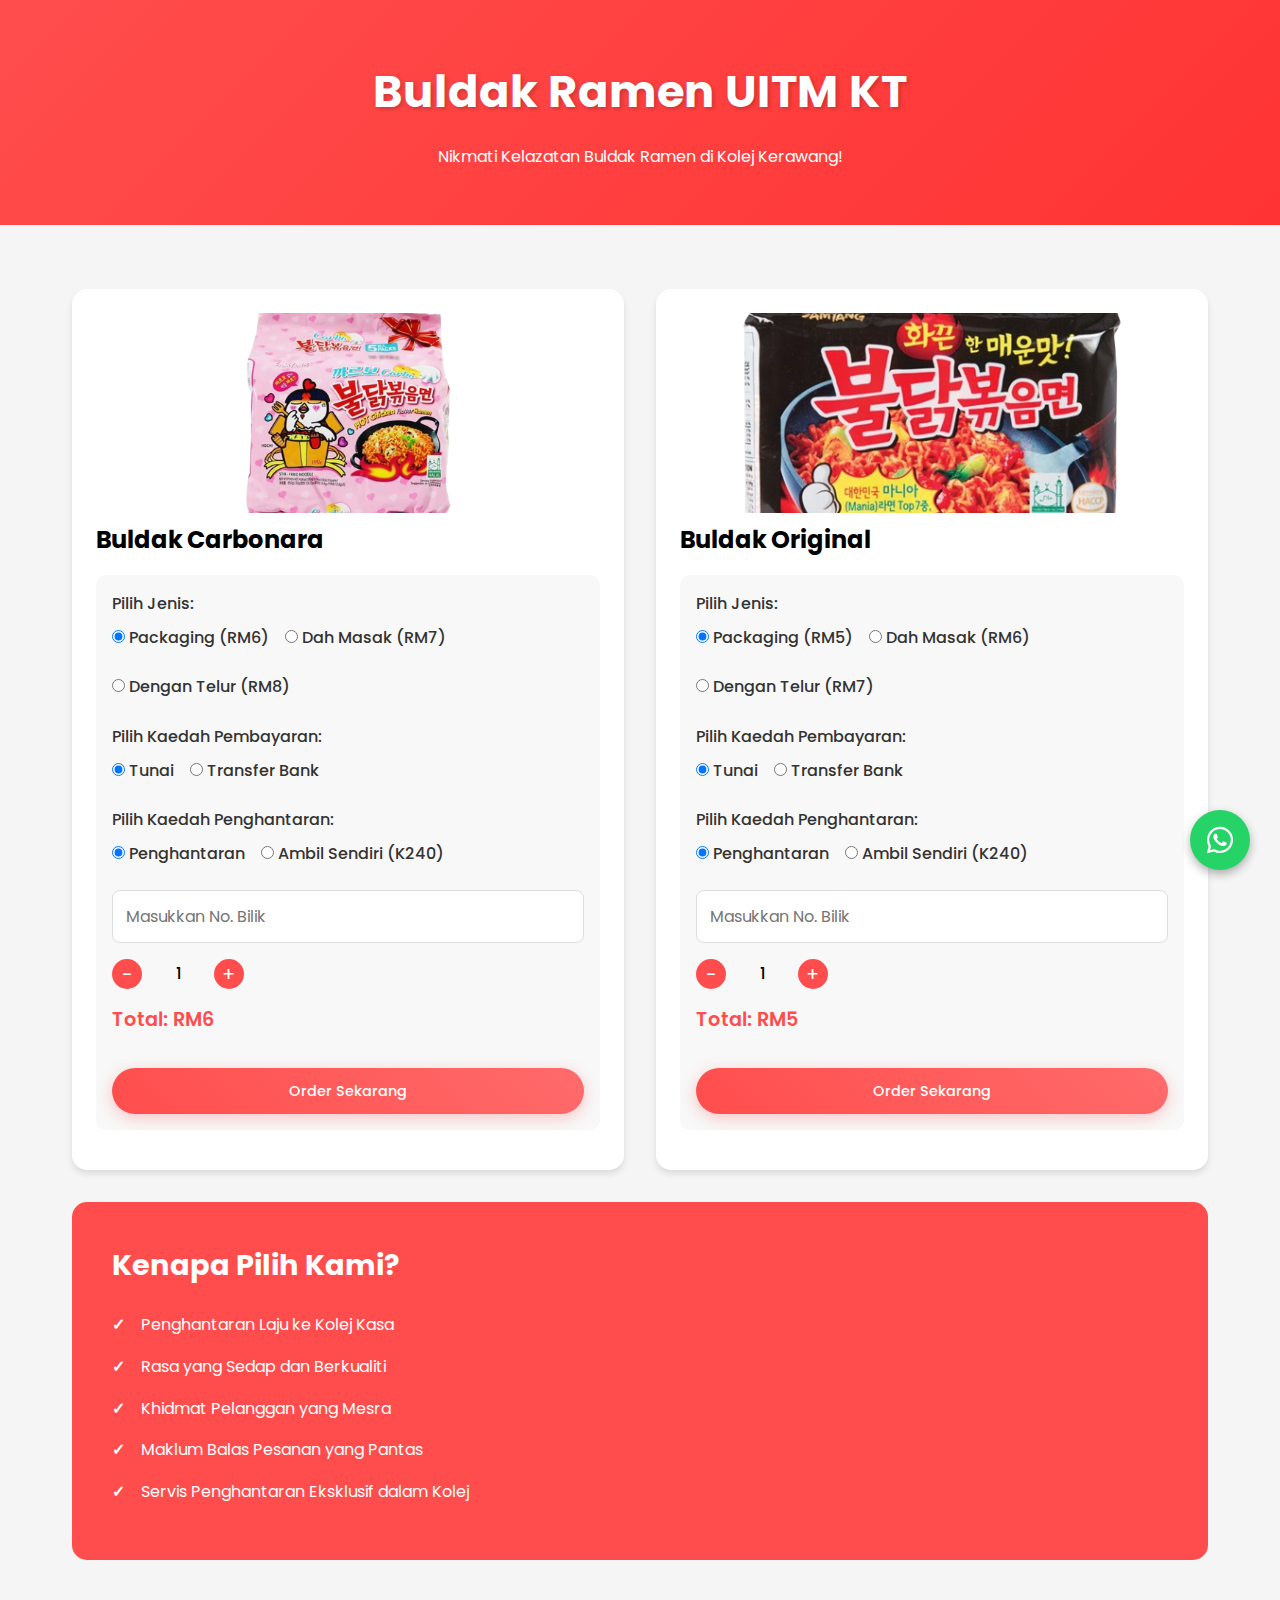
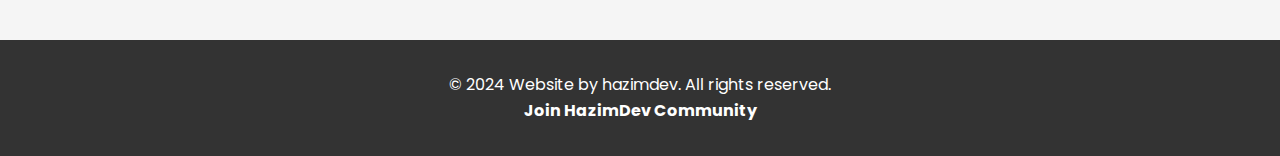
==== commit 8cc78f9c: "gis" ====
--- a/index.html
+++ b/index.html
@@ -149,28 +149,6 @@
             </div>
         </div>
 
-        <div class="reviews-section">
-            <h2>Apa Kata Pelanggan Kami</h2>
-            <div class="review-grid">
-                <div class="review-card">
-                    <img src="images/carbonara-cook.jpg" alt="Buldak Carbonara Review" class="review-image">
-                    <div class="reviewer-info">
-                        <div class="reviewer-avatar">MH</div>
-                        <div>
-                            <div class="reviewer-name">Muhammad Hazim</div>
-                            <div class="review-rating">
-                                <i class="fas fa-star"></i>
-                                <i class="fas fa-star"></i>
-                                <i class="fas fa-star"></i>
-                                <i class="fas fa-star"></i>
-                                <i class="fas fa-star"></i>
-                            </div>
-                        </div>
-                    </div>
-                    <p class="review-text">"feedback 5/5 ⭐, nampak sedapkan gais, order sekarang!! goreng skali telur dapat RM8 je 🤤"</p>
-                </div>
-            </div>
-        </div>
 
         <div class="benefits">
             <h2>Kenapa Pilih Kami?</h2>
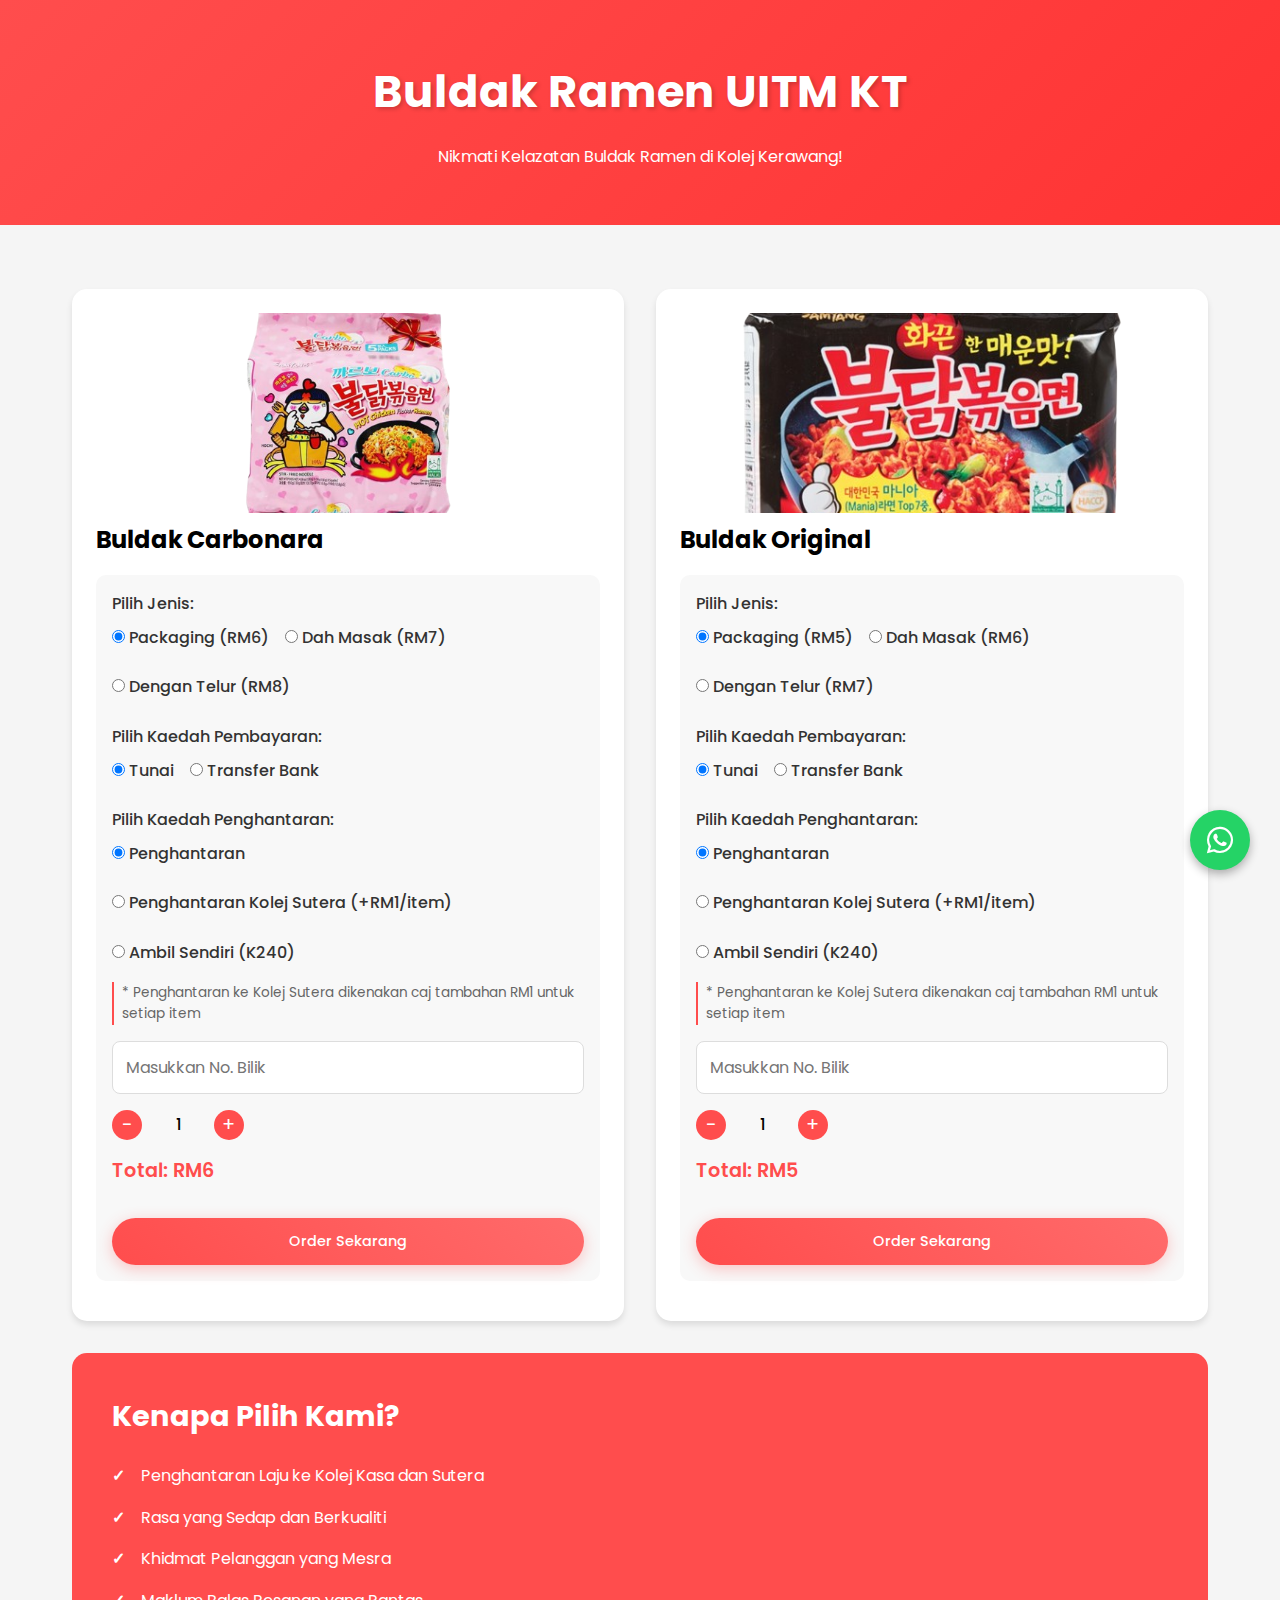
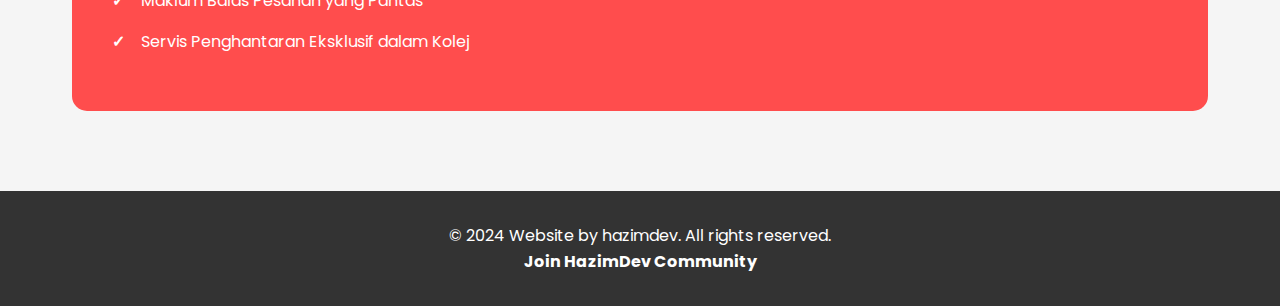
==== commit b8cd226e: "sss" ====
--- a/index.html
+++ b/index.html
@@ -1,176 +1,338 @@
 <!DOCTYPE html>
 <html lang="ms">
-<head>
-    <meta charset="UTF-8">
-    <meta name="viewport" content="width=device-width, initial-scale=1.0">
+  <head>
+    <meta charset="UTF-8" />
+    <meta name="viewport" content="width=device-width, initial-scale=1.0" />
     <title>Buldak Ramen UITM KT</title>
-    <link href="https://cdnjs.cloudflare.com/ajax/libs/font-awesome/6.0.0/css/all.min.css" rel="stylesheet">
-    <link href="https://fonts.googleapis.com/css2?family=Poppins:wght@300;400;500;600;700&display=swap" rel="stylesheet">
-    <link rel="stylesheet" href="css/style.css">
-</head>
-<body>
+    <link
+      href="https://cdnjs.cloudflare.com/ajax/libs/font-awesome/6.0.0/css/all.min.css"
+      rel="stylesheet"
+    />
+    <link
+      href="https://fonts.googleapis.com/css2?family=Poppins:wght@300;400;500;600;700&display=swap"
+      rel="stylesheet"
+    />
+    <link rel="stylesheet" href="css/style.css" />
+  </head>
+  <body>
     <header class="header">
-        <div class="header-content">
-            <h1>Buldak Ramen UITM KT</h1>
-            <p>Nikmati Kelazatan Buldak Ramen di Kolej Kerawang!</p>
+      <div class="header-content">
+        <h1>Buldak Ramen UITM KT</h1>
+        <p>Nikmati Kelazatan Buldak Ramen di Kolej Kerawang!</p>
+      </div>
+    </header>
+
+    <div class="container">
+      <div class="product-grid">
+        <!-- Carbonara Product Card -->
+        <div class="product-card">
+          <img
+            src="images/carbonara.png"
+            alt="Buldak Carbonara"
+            class="product-image"
+          />
+          <h2>Buldak Carbonara</h2>
+          <div class="food-options">
+            <div class="option-group">
+              <label>Pilih Jenis:</label>
+              <div class="radio-group">
+                <label class="radio-option">
+                  <input
+                    type="radio"
+                    name="carbonara-type"
+                    value="packaging"
+                    data-price="6"
+                    checked
+                  />
+                  Packaging (RM6)
+                </label>
+                <label class="radio-option">
+                  <input
+                    type="radio"
+                    name="carbonara-type"
+                    value="masak"
+                    data-price="7"
+                  />
+                  Dah Masak (RM7)
+                </label>
+                <label class="radio-option">
+                  <input
+                    type="radio"
+                    name="carbonara-type"
+                    value="telur"
+                    data-price="8"
+                  />
+                  Dengan Telur (RM8)
+                </label>
+              </div>
+            </div>
+
+            <div class="option-group">
+              <label>Pilih Kaedah Pembayaran:</label>
+              <div class="radio-group">
+                <label class="radio-option">
+                  <input
+                    type="radio"
+                    name="carbonara-payment"
+                    value="cash"
+                    checked
+                  />
+                  Tunai
+                </label>
+                <label class="radio-option">
+                  <input
+                    type="radio"
+                    name="carbonara-payment"
+                    value="transfer"
+                  />
+                  Transfer Bank
+                </label>
+              </div>
+            </div>
+
+            <!-- For both Carbonara and Original products -->
+            <div class="option-group">
+              <label>Pilih Kaedah Penghantaran:</label>
+              <div class="radio-group">
+                <label class="radio-option">
+                  <input
+                    type="radio"
+                    name="carbonara-delivery"
+                    value="delivery"
+                    checked
+                  />
+                  Penghantaran
+                </label>
+                <label class="radio-option">
+                  <input
+                    type="radio"
+                    name="carbonara-delivery"
+                    value="delivery-sutera"
+                  />
+                  Penghantaran Kolej Sutera (+RM1/item)
+                </label>
+                <label class="radio-option">
+                  <input
+                    type="radio"
+                    name="carbonara-delivery"
+                    value="pickup"
+                  />
+                  Ambil Sendiri (K240)
+                </label>
+              </div>
+              <div
+                class="delivery-note"
+                style="
+                  font-size: 0.85rem;
+                  color: #666;
+                  margin-top: 0.5rem;
+                  padding-left: 0.5rem;
+                  border-left: 2px solid #ff4d4d;
+                "
+              >
+                * Penghantaran ke Kolej Sutera dikenakan caj tambahan RM1 untuk
+                setiap item
+              </div>
+            </div>
+
+            <div class="location-input" id="carbonara-location">
+              <input
+                type="text"
+                placeholder="Masukkan No. Bilik"
+                id="carbonara-room"
+              />
+            </div>
+
+            <div class="quantity-control">
+              <button
+                class="quantity-btn minus"
+                onclick="orderManager.updateQuantity('carbonara', -1)"
+              >
+                -
+              </button>
+              <span class="quantity-display" id="carbonara-quantity">1</span>
+              <button
+                class="quantity-btn plus"
+                onclick="orderManager.updateQuantity('carbonara', 1)"
+              >
+                +
+              </button>
+            </div>
+            <div class="total-price" id="carbonara-total">Total: RM6</div>
+            <button
+              class="cart-btn"
+              onclick="orderManager.processOrder('carbonara')"
+            >
+              Order Sekarang
+            </button>
+          </div>
         </div>
-    </header>
-
-    <div class="container">
-        <div class="product-grid">
-            <!-- Carbonara Product Card -->
-            <div class="product-card">
-                <img src="images/carbonara.png" alt="Buldak Carbonara" class="product-image">
-                <h2>Buldak Carbonara</h2>
-                <div class="food-options">
-                    <div class="option-group">
-                        <label>Pilih Jenis:</label>
-                        <div class="radio-group">
-                            <label class="radio-option">
-                                <input type="radio" name="carbonara-type" value="packaging" data-price="6" checked>
-                                Packaging (RM6)
-                            </label>
-                            <label class="radio-option">
-                                <input type="radio" name="carbonara-type" value="masak" data-price="7">
-                                Dah Masak (RM7)
-                            </label>
-                            <label class="radio-option">
-                                <input type="radio" name="carbonara-type" value="telur" data-price="8">
-                                Dengan Telur (RM8)
-                            </label>
-                        </div>
-                    </div>
-
-                    <div class="option-group">
-                        <label>Pilih Kaedah Pembayaran:</label>
-                        <div class="radio-group">
-                            <label class="radio-option">
-                                <input type="radio" name="carbonara-payment" value="cash" checked>
-                                Tunai
-                            </label>
-                            <label class="radio-option">
-                                <input type="radio" name="carbonara-payment" value="transfer">
-                                Transfer Bank
-                            </label>
-                        </div>
-                    </div>
-
-                    <div class="option-group">
-                        <label>Pilih Kaedah Penghantaran:</label>
-                        <div class="radio-group">
-                            <label class="radio-option">
-                                <input type="radio" name="carbonara-delivery" value="delivery" checked>
-                                Penghantaran
-                            </label>
-                            <label class="radio-option">
-                                <input type="radio" name="carbonara-delivery" value="pickup">
-                                Ambil Sendiri (K240)
-                            </label>
-                        </div>
-                    </div>
-
-                    <div class="location-input" id="carbonara-location">
-                        <input type="text" placeholder="Masukkan No. Bilik" id="carbonara-room">
-                    </div>
-
-                    <div class="quantity-control">
-                        <button class="quantity-btn minus" onclick="orderManager.updateQuantity('carbonara', -1)">-</button>
-                        <span class="quantity-display" id="carbonara-quantity">1</span>
-                        <button class="quantity-btn plus" onclick="orderManager.updateQuantity('carbonara', 1)">+</button>
-                    </div>
-                    <div class="total-price" id="carbonara-total">Total: RM6</div>
-                    <button class="cart-btn" onclick="orderManager.processOrder('carbonara')">Order Sekarang</button>
-                </div>
-            </div>
-
-            <!-- Original Product Card -->
-            <div class="product-card">
-                <img src="images/original.png" alt="Buldak Original" class="product-image">
-                <h2>Buldak Original</h2>
-                <div class="food-options">
-                    <div class="option-group">
-                        <label>Pilih Jenis:</label>
-                        <div class="radio-group">
-                            <label class="radio-option">
-                                <input type="radio" name="original-type" value="packaging" data-price="5" checked>
-                                Packaging (RM5)
-                            </label>
-                            <label class="radio-option">
-                                <input type="radio" name="original-type" value="masak" data-price="6">
-                                Dah Masak (RM6)
-                            </label>
-                            <label class="radio-option">
-                                <input type="radio" name="original-type" value="telur" data-price="7">
-                                Dengan Telur (RM7)
-                            </label>
-                        </div>
-                    </div>
-
-                    <div class="option-group">
-                        <label>Pilih Kaedah Pembayaran:</label>
-                        <div class="radio-group">
-                            <label class="radio-option">
-                                <input type="radio" name="original-payment" value="cash" checked>
-                                Tunai
-                            </label>
-                            <label class="radio-option">
-                                <input type="radio" name="original-payment" value="transfer">
-                                Transfer Bank
-                            </label>
-                        </div>
-                    </div>
-
-                    <div class="option-group">
-                        <label>Pilih Kaedah Penghantaran:</label>
-                        <div class="radio-group">
-                            <label class="radio-option">
-                                <input type="radio" name="original-delivery" value="delivery" checked>
-                                Penghantaran
-                            </label>
-                            <label class="radio-option">
-                                <input type="radio" name="original-delivery" value="pickup">
-                                Ambil Sendiri (K240)
-                            </label>
-                        </div>
-                    </div>
-
-                    <div class="location-input" id="original-location">
-                        <input type="text" placeholder="Masukkan No. Bilik" id="original-room">
-                    </div>
-
-                    <div class="quantity-control">
-                        <button class="quantity-btn minus" onclick="orderManager.updateQuantity('original', -1)">-</button>
-                        <span class="quantity-display" id="original-quantity">1</span>
-                        <button class="quantity-btn plus" onclick="orderManager.updateQuantity('original', 1)">+</button>
-                    </div>
-                    <div class="total-price" id="original-total">Total: RM5</div>
-                    <button class="cart-btn" onclick="orderManager.processOrder('original')">Order Sekarang</button>
-                </div>
-            </div>
+
+        <!-- Original Product Card -->
+        <div class="product-card">
+          <img
+            src="images/original.png"
+            alt="Buldak Original"
+            class="product-image"
+          />
+          <h2>Buldak Original</h2>
+          <div class="food-options">
+            <div class="option-group">
+              <label>Pilih Jenis:</label>
+              <div class="radio-group">
+                <label class="radio-option">
+                  <input
+                    type="radio"
+                    name="original-type"
+                    value="packaging"
+                    data-price="5"
+                    checked
+                  />
+                  Packaging (RM5)
+                </label>
+                <label class="radio-option">
+                  <input
+                    type="radio"
+                    name="original-type"
+                    value="masak"
+                    data-price="6"
+                  />
+                  Dah Masak (RM6)
+                </label>
+                <label class="radio-option">
+                  <input
+                    type="radio"
+                    name="original-type"
+                    value="telur"
+                    data-price="7"
+                  />
+                  Dengan Telur (RM7)
+                </label>
+              </div>
+            </div>
+
+            <div class="option-group">
+              <label>Pilih Kaedah Pembayaran:</label>
+              <div class="radio-group">
+                <label class="radio-option">
+                  <input
+                    type="radio"
+                    name="original-payment"
+                    value="cash"
+                    checked
+                  />
+                  Tunai
+                </label>
+                <label class="radio-option">
+                  <input
+                    type="radio"
+                    name="original-payment"
+                    value="transfer"
+                  />
+                  Transfer Bank
+                </label>
+              </div>
+            </div>
+
+            <div class="option-group">
+              <label>Pilih Kaedah Penghantaran:</label>
+              <div class="radio-group">
+                <label class="radio-option">
+                  <input
+                    type="radio"
+                    name="original-delivery"
+                    value="delivery"
+                    checked
+                  />
+                  Penghantaran
+                </label>
+                <label class="radio-option">
+                  <input
+                    type="radio"
+                    name="original-delivery"
+                    value="delivery-sutera"
+                  />
+                  Penghantaran Kolej Sutera (+RM1/item)
+                </label>
+                <label class="radio-option">
+                  <input type="radio" name="original-delivery" value="pickup" />
+                  Ambil Sendiri (K240)
+                </label>
+              </div>
+              <div
+              class="delivery-note"
+              style="
+                font-size: 0.85rem;
+                color: #666;
+                margin-top: 0.5rem;
+                padding-left: 0.5rem;
+                border-left: 2px solid #ff4d4d;
+              "
+            >
+              * Penghantaran ke Kolej Sutera dikenakan caj tambahan RM1 untuk
+              setiap item
+            </div>
+            </div>
+
+            <div class="location-input" id="original-location">
+              <input
+                type="text"
+                placeholder="Masukkan No. Bilik"
+                id="original-room"
+              />
+            </div>
+
+            <div class="quantity-control">
+              <button
+                class="quantity-btn minus"
+                onclick="orderManager.updateQuantity('original', -1)"
+              >
+                -
+              </button>
+              <span class="quantity-display" id="original-quantity">1</span>
+              <button
+                class="quantity-btn plus"
+                onclick="orderManager.updateQuantity('original', 1)"
+              >
+                +
+              </button>
+            </div>
+            <div class="total-price" id="original-total">Total: RM5</div>
+            <button
+              class="cart-btn"
+              onclick="orderManager.processOrder('original')"
+            >
+              Order Sekarang
+            </button>
+          </div>
         </div>
-
-
-        <div class="benefits">
-            <h2>Kenapa Pilih Kami?</h2>
-            <ul>
-                <li>Penghantaran Laju ke Kolej Kasa</li>
-                <li>Rasa yang Sedap dan Berkualiti</li>
-                <li>Khidmat Pelanggan yang Mesra</li>
-                <li>Maklum Balas Pesanan yang Pantas</li>
-                <li>Servis Penghantaran Eksklusif dalam Kolej</li>
-            </ul>
-        </div>
+      </div>
+
+      <div class="benefits">
+        <h2>Kenapa Pilih Kami?</h2>
+        <ul>
+          <li>Penghantaran Laju ke Kolej Kasa dan Sutera</li>
+          <li>Rasa yang Sedap dan Berkualiti</li>
+          <li>Khidmat Pelanggan yang Mesra</li>
+          <li>Maklum Balas Pesanan yang Pantas</li>
+          <li>Servis Penghantaran Eksklusif dalam Kolej</li>
+        </ul>
+      </div>
     </div>
 
     <footer>
-        <p>&copy; 2024 Website by hazimdev. All rights reserved.</p>
-        <p><a href="https://t.me/+1bFt1Jr3GFs3ZGM1" target="_blank">Join HazimDev Community</a></p>
+      <p>&copy; 2024 Website by hazimdev. All rights reserved.</p>
+      <p>
+        <a href="https://t.me/+1bFt1Jr3GFs3ZGM1" target="_blank"
+          >Join HazimDev Community</a
+        >
+      </p>
     </footer>
 
     <a href="https://wa.link/sqjot9" class="floating-whatsapp">
-        <i class="fab fa-whatsapp"></i>
+      <i class="fab fa-whatsapp"></i>
     </a>
 
     <script src="js/orderManagement.js"></script>
-</body>
-</html>+  </body>
+</html>
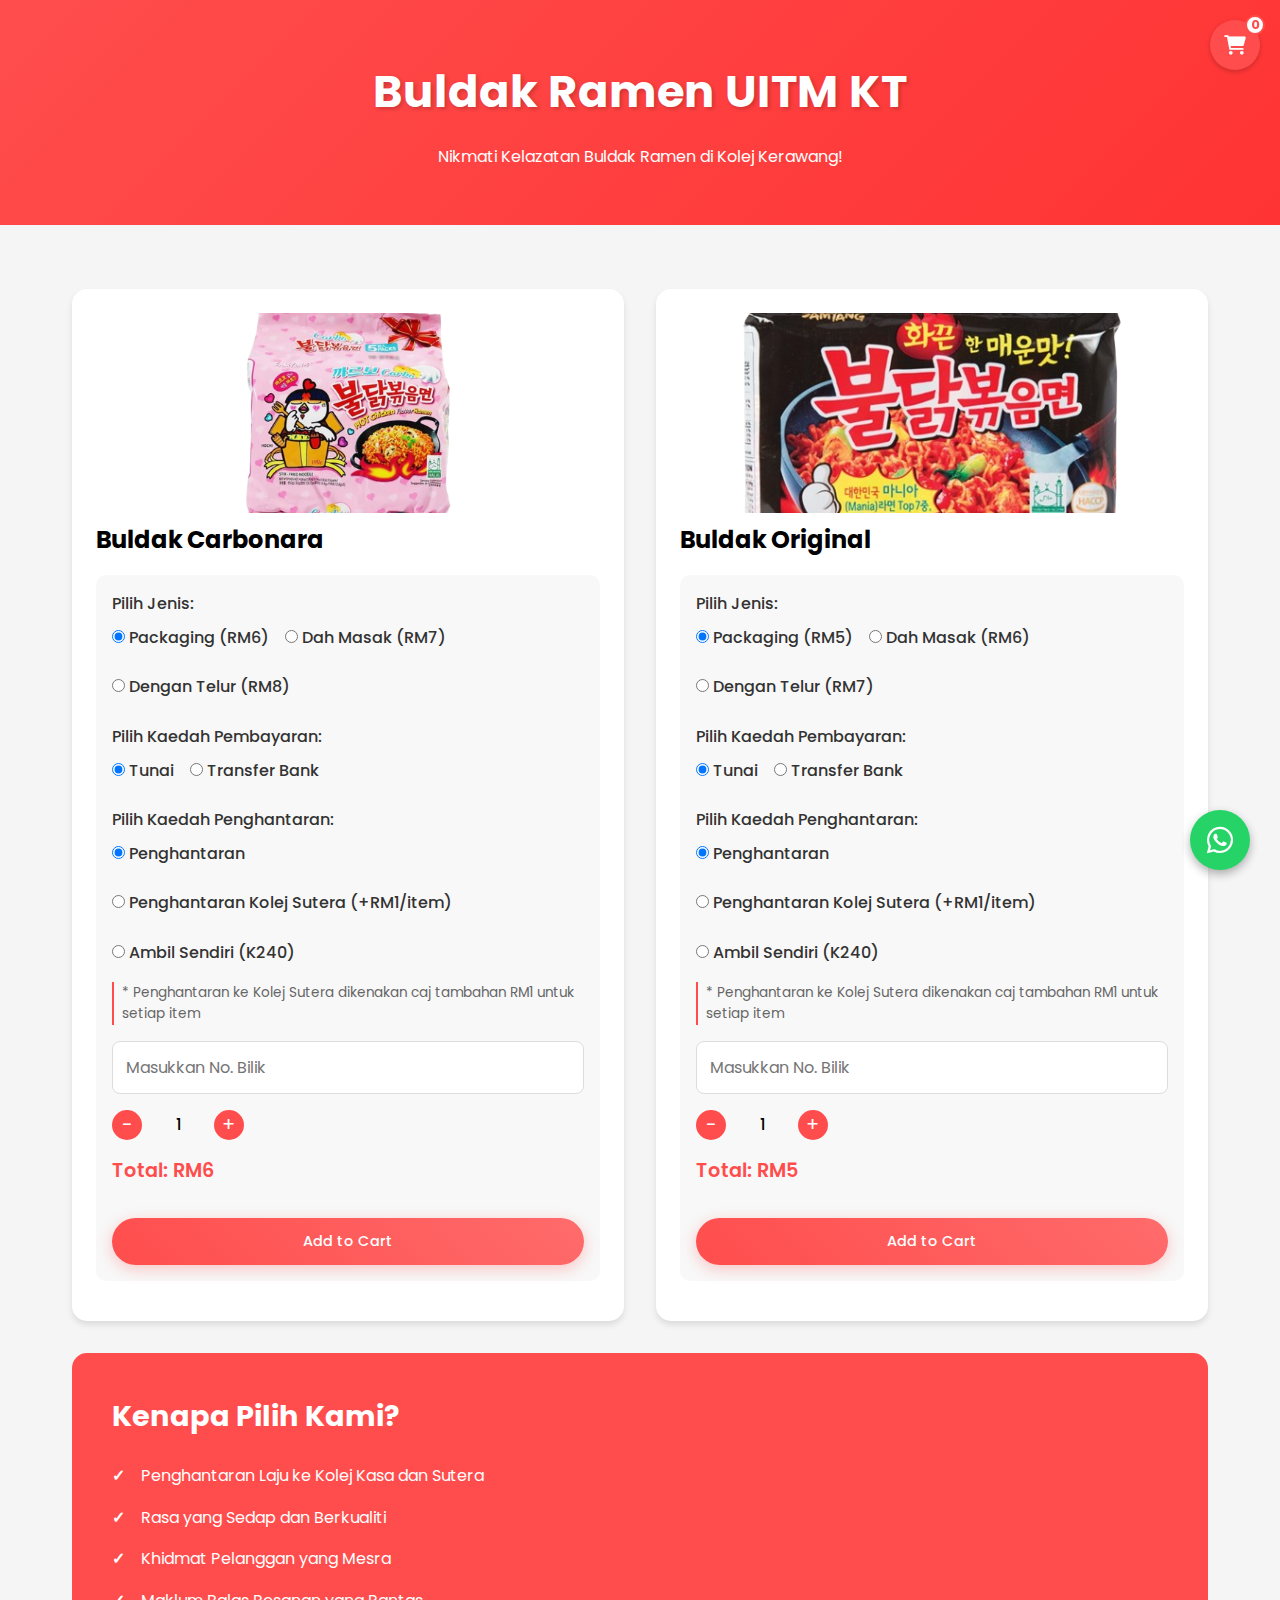
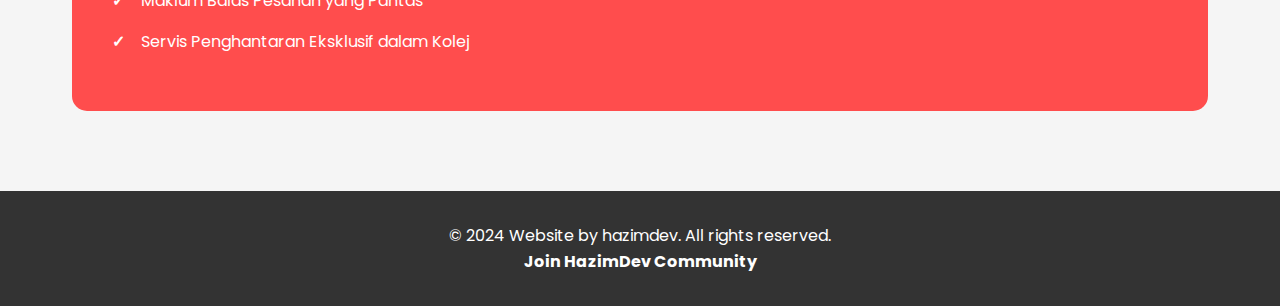
==== commit 10ff6f6b: "add to cart function" ====
--- a/index.html
+++ b/index.html
@@ -16,6 +16,12 @@
   </head>
   <body>
     <header class="header">
+      <div class="cart-icon">
+        <button onclick="orderManager.showCart()" class="cart-button">
+            <i class="fas fa-shopping-cart"></i>
+            <span class="cart-count">0</span>
+        </button>
+      </div>
       <div class="header-content">
         <h1>Buldak Ramen UITM KT</h1>
         <p>Nikmati Kelazatan Buldak Ramen di Kolej Kerawang!</p>
@@ -98,7 +104,7 @@
                   <input
                     type="radio"
                     name="carbonara-delivery"
-                    value="delivery"
+                    value="delivery-kasa"
                     checked
                   />
                   Penghantaran
@@ -159,12 +165,14 @@
               </button>
             </div>
             <div class="total-price" id="carbonara-total">Total: RM6</div>
-            <button
+            <!-- <button
               class="cart-btn"
               onclick="orderManager.processOrder('carbonara')"
             >
               Order Sekarang
-            </button>
+            </button> -->
+          <!-- Replace the "Order Sekarang" buttons with "Add to Cart" -->
+<button class="cart-btn" onclick="orderManager.addToCart('carbonara')">Add to Cart</button>
           </div>
         </div>
 
@@ -241,7 +249,7 @@
                   <input
                     type="radio"
                     name="original-delivery"
-                    value="delivery"
+                    value="delivery-kasa"
                     checked
                   />
                   Penghantaran
@@ -298,12 +306,14 @@
               </button>
             </div>
             <div class="total-price" id="original-total">Total: RM5</div>
-            <button
+            <!-- <button
               class="cart-btn"
               onclick="orderManager.processOrder('original')"
             >
               Order Sekarang
-            </button>
+            </button> -->
+          <!-- Replace the "Order Sekarang" buttons with "Add to Cart" -->
+<button class="cart-btn" onclick="orderManager.addToCart('original')">Add to Cart</button>
           </div>
         </div>
       </div>
@@ -320,6 +330,30 @@
       </div>
     </div>
 
+    <div id="cartModal" class="modal">
+      <div class="modal-content">
+          <div class="modal-header">
+              <h2>Shopping Cart</h2>
+              <span class="close">&times;</span>
+          </div>
+          <div class="cart-items">
+              <!-- Cart items will be dynamically added here -->
+          </div>
+          <div class="cart-total">
+              <h3>Total: RM0.00</h3>
+          </div>
+          <div class="cart-actions">
+              <button onclick="orderManager.clearCart()" class="clear-cart-btn">Clear Cart</button>
+              <button onclick="orderManager.checkoutCart()" class="checkout-btn">Checkout</button>
+          </div>
+      </div>
+    </div>
+<!-- Add this right after the header content div -->
+
+
+<!-- Add this at the end of body but before scripts -->
+
+
     <footer>
       <p>&copy; 2024 Website by hazimdev. All rights reserved.</p>
       <p>
--- a/css/style.css
+++ b/css/style.css
@@ -375,3 +375,129 @@
     }
 }
 
+.cart-icon {
+    position: fixed;
+    top: 20px;
+    right: 20px;
+    z-index: 1000;
+}
+
+.cart-button {
+    background: #ff4d4d;
+    border: none;
+    border-radius: 50%;
+    width: 50px;
+    height: 50px;
+    color: white;
+    font-size: 1.2rem;
+    cursor: pointer;
+    position: relative;
+    box-shadow: 0 2px 5px rgba(0,0,0,0.2);
+    transition: transform 0.3s ease;
+}
+
+.cart-button:hover {
+    transform: scale(1.1);
+}
+
+.cart-count {
+    position: absolute;
+    top: -5px;
+    right: -5px;
+    background: #fff;
+    color: #ff4d4d;
+    border-radius: 50%;
+    width: 20px;
+    height: 20px;
+    font-size: 0.8rem;
+    display: flex;
+    align-items: center;
+    justify-content: center;
+    font-weight: bold;
+    border: 2px solid #ff4d4d;
+}
+
+.modal {
+    display: none;
+    position: fixed;
+    z-index: 1001;
+    top: 0;
+    left: 0;
+    width: 100%;
+    height: 100%;
+    background: rgba(0,0,0,0.5);
+}
+
+.modal-content {
+    background: white;
+    margin: 10% auto;
+    padding: 20px;
+    border-radius: 10px;
+    width: 90%;
+    max-width: 500px;
+    position: relative;
+    max-height: 80vh;
+    overflow-y: auto;
+}
+
+.modal-header {
+    display: flex;
+    justify-content: space-between;
+    align-items: center;
+    margin-bottom: 20px;
+}
+
+.close {
+    font-size: 1.5rem;
+    cursor: pointer;
+    color: #666;
+}
+
+.cart-items {
+    margin-bottom: 20px;
+}
+
+.cart-item {
+    display: flex;
+    justify-content: space-between;
+    align-items: center;
+    padding: 10px;
+    border-bottom: 1px solid #eee;
+}
+
+.cart-item-info {
+    flex-grow: 1;
+    margin-right: 10px;
+}
+
+.cart-item-remove {
+    color: #ff4d4d;
+    cursor: pointer;
+    padding: 5px;
+}
+
+.cart-actions {
+    display: flex;
+    gap: 10px;
+    margin-top: 20px;
+}
+
+.clear-cart-btn, .checkout-btn {
+    padding: 10px 20px;
+    border: none;
+    border-radius: 5px;
+    cursor: pointer;
+    font-weight: 500;
+}
+
+.clear-cart-btn {
+    background: #666;
+    color: white;
+}
+
+.checkout-btn {
+    background: #ff4d4d;
+    color: white;
+    flex-grow: 1;
+}
+
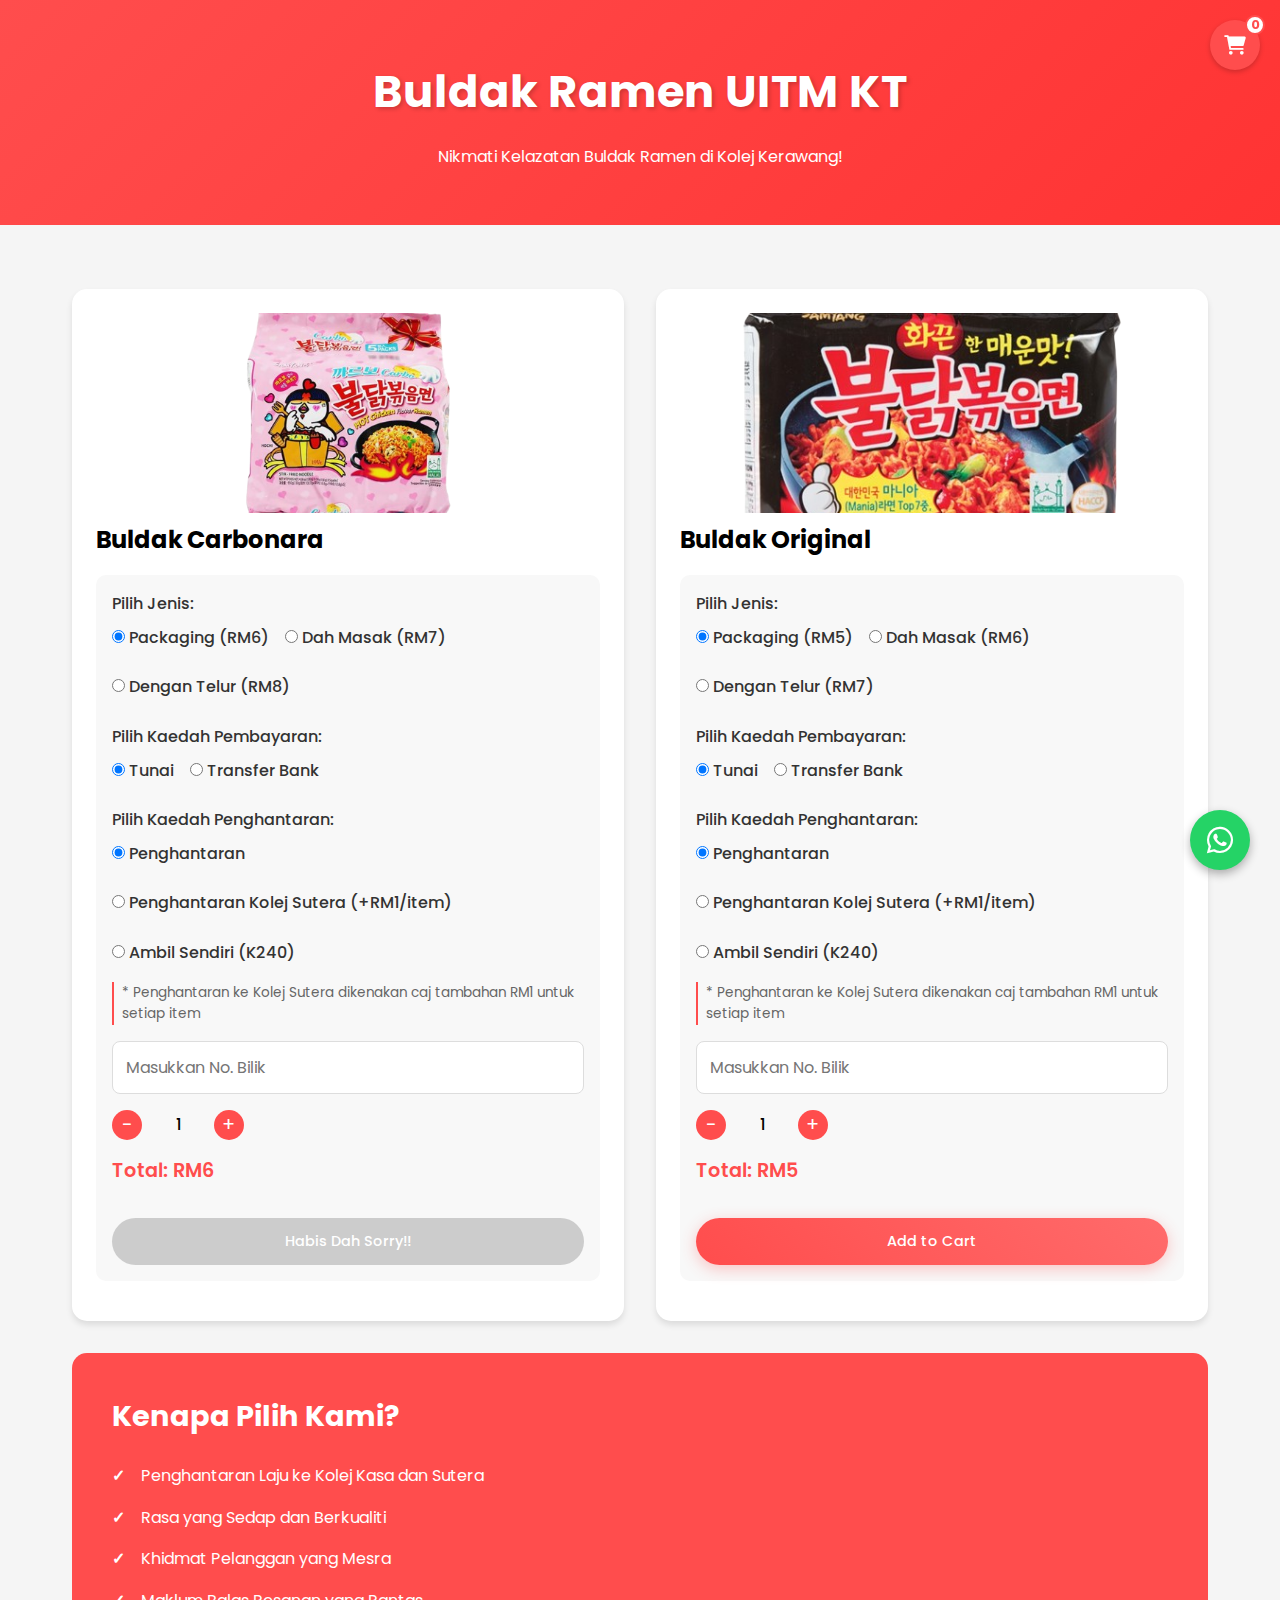
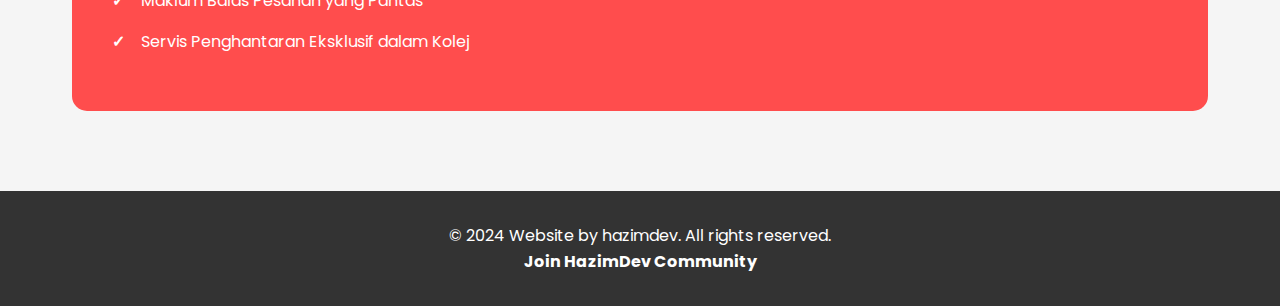
==== commit 9bcdbc3a: "disabled button carbonara" ====
--- a/index.html
+++ b/index.html
@@ -172,7 +172,8 @@
               Order Sekarang
             </button> -->
           <!-- Replace the "Order Sekarang" buttons with "Add to Cart" -->
-<button class="cart-btn" onclick="orderManager.addToCart('carbonara')">Add to Cart</button>
+<button class="cart-btn" onclick="orderManager.addToCart('carbonara')" disabled>Habis Dah Sorry!!</button>
+<!-- <button class="cart-btn" onclick="orderManager.addToCart('carbonara')" >Add to Cart</button> -->
           </div>
         </div>
 
--- a/css/style.css
+++ b/css/style.css
@@ -501,3 +501,5 @@
     flex-grow: 1;
 }
 
+
+
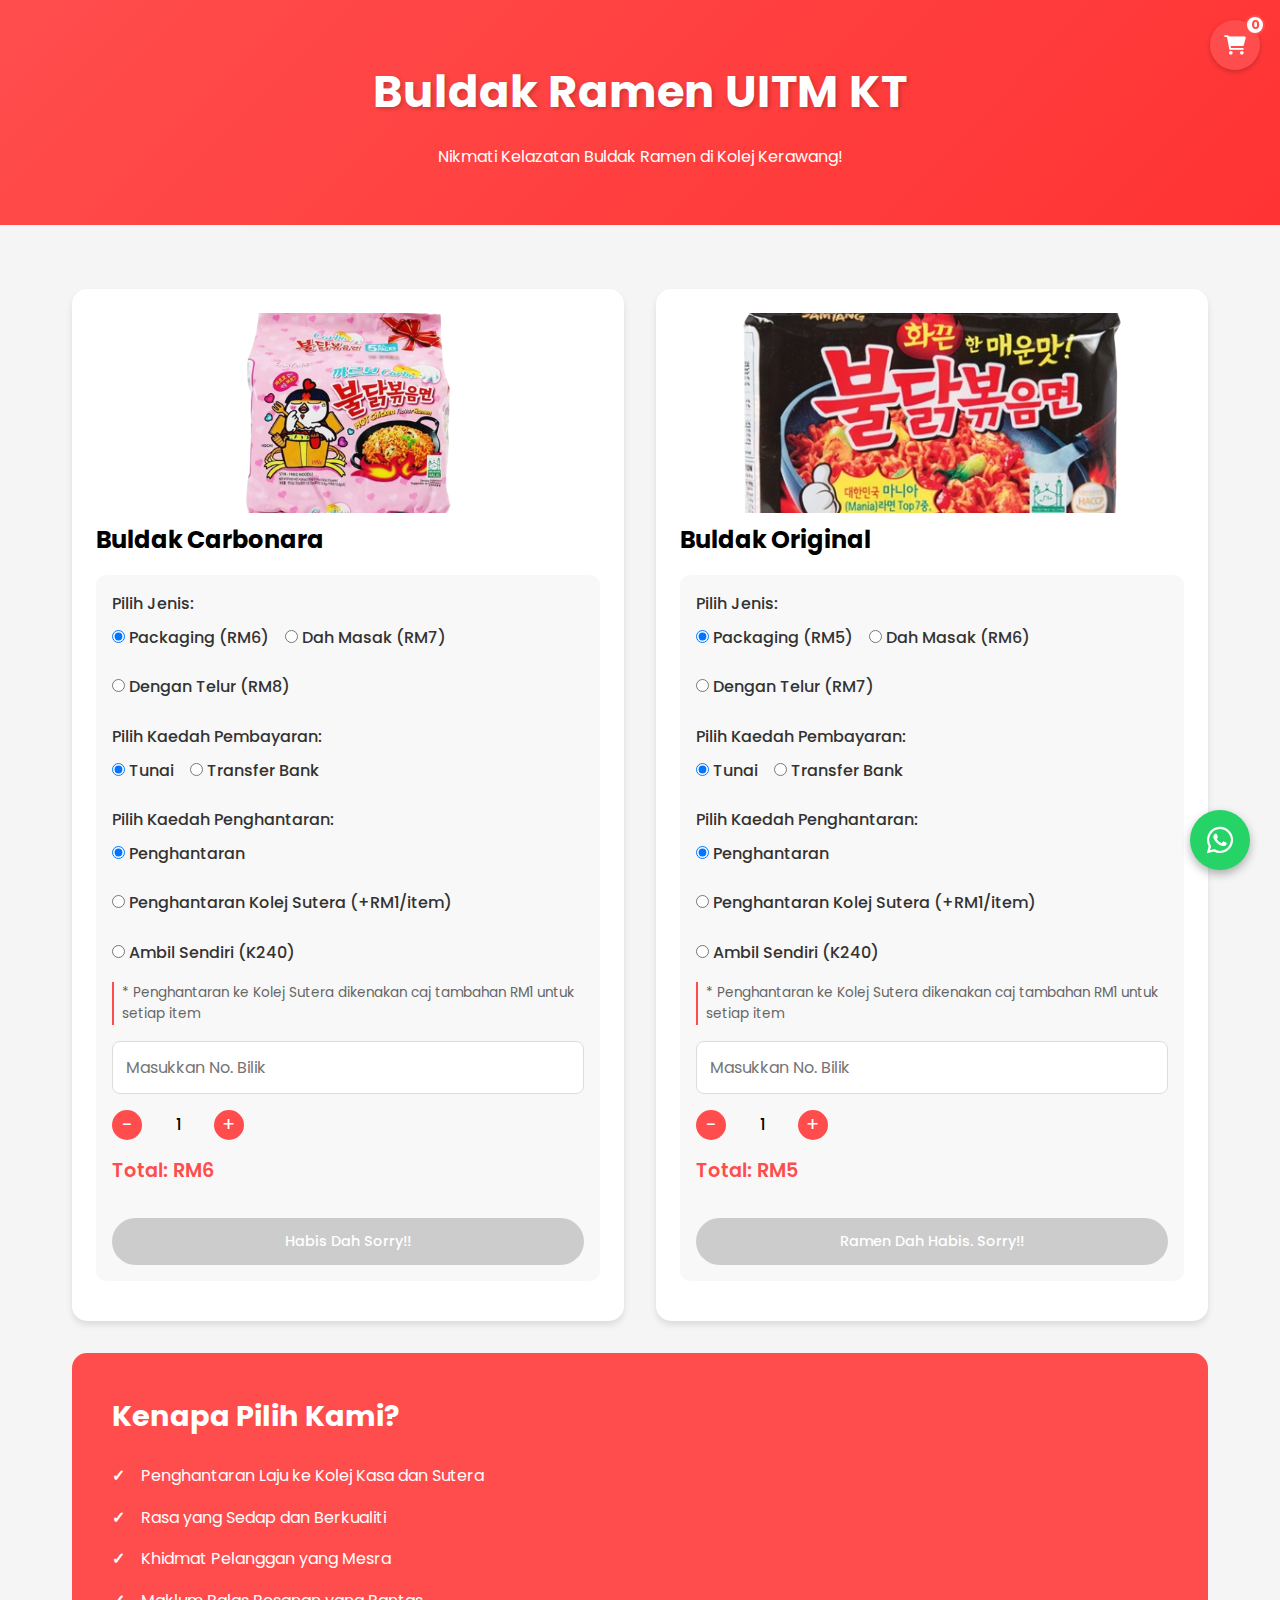
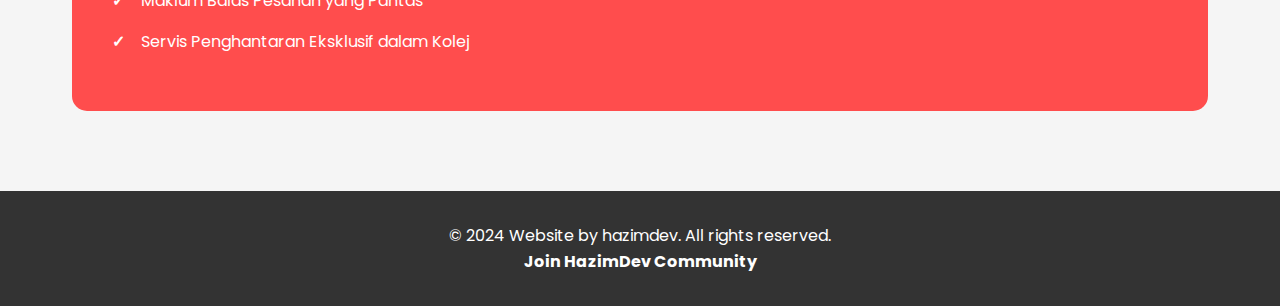
==== commit acc9229e: "disabled" ====
--- a/index.html
+++ b/index.html
@@ -314,7 +314,8 @@
               Order Sekarang
             </button> -->
           <!-- Replace the "Order Sekarang" buttons with "Add to Cart" -->
-<button class="cart-btn" onclick="orderManager.addToCart('original')">Add to Cart</button>
+<button class="cart-btn" onclick="orderManager.addToCart('original')" disabled >Ramen Dah Habis. Sorry!!</button>
+<!-- <button class="cart-btn" onclick="orderManager.addToCart('original')">Add to Cart</button> -->
           </div>
         </div>
       </div>
